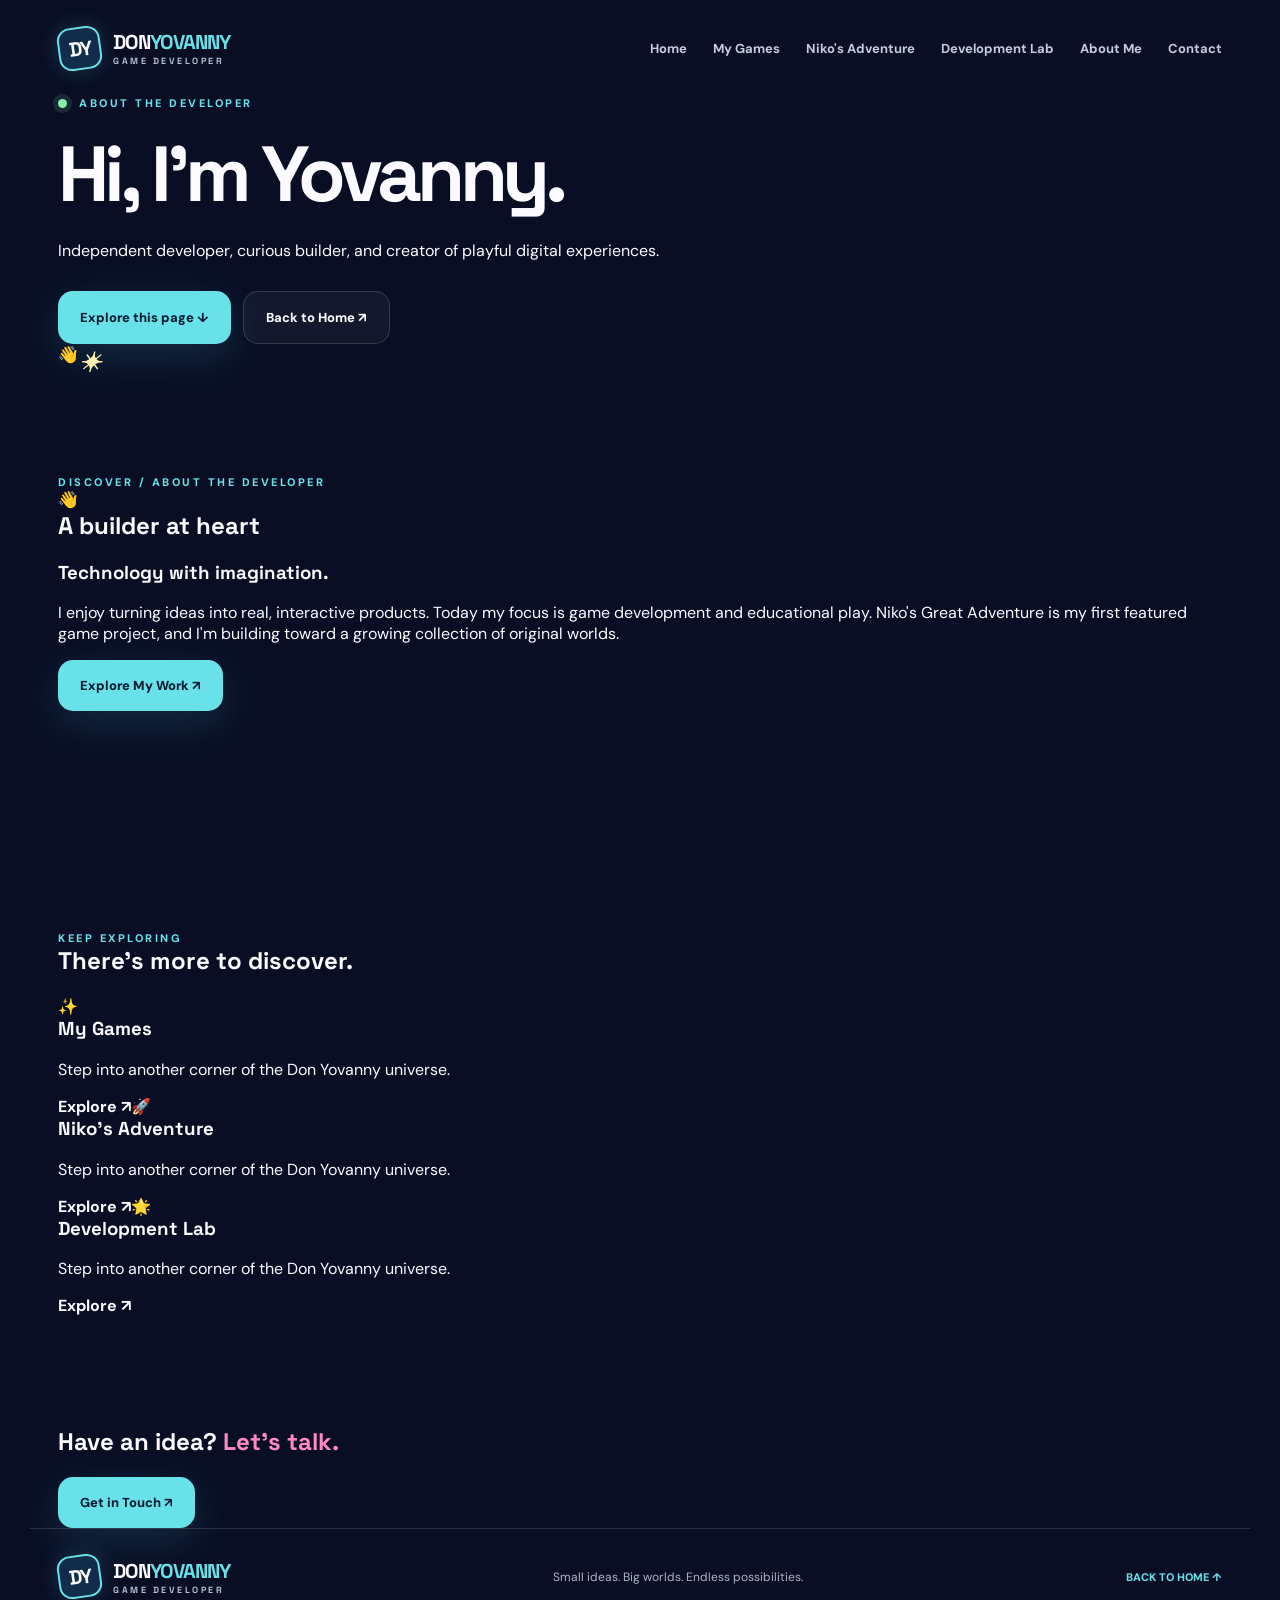
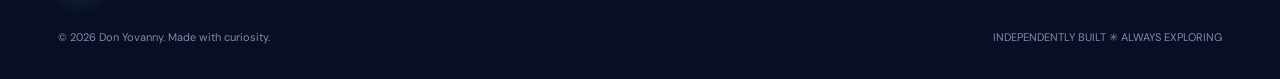
==== about.html @ a9c4f9d9 "Build about.html game developer portfolio page" ====
<!doctype html><html lang="en"><head><meta charset="utf-8"><meta name="viewport" content="width=device-width,initial-scale=1"><meta name="theme-color" content="#090e24"><meta name="description" content="Independent developer, curious builder, and creator of playful digital experiences."><title>Hi, I'm Yovanny. | Don Yovanny</title><link rel="preconnect" href="https://fonts.googleapis.com"><link rel="preconnect" href="https://fonts.gstatic.com" crossorigin><link href="https://fonts.googleapis.com/css2?family=DM+Sans:wght@400;500;600;700;800&family=Space+Grotesk:wght@400;500;600;700&display=swap" rel="stylesheet"><link rel="stylesheet" href="./style.css"><link rel="stylesheet" href="./pages.css"></head><body><a class="skip" href="#main">Skip to content</a><header class="nav wrap"><a class="brand" href="./index.html"><span class="logo">DY</span><span>DON<span class="cyan">YOVANNY</span><small>GAME DEVELOPER</small></span></a><button class="menu" aria-label="Toggle menu" aria-expanded="false" aria-controls="page-nav">☰</button><nav id="page-nav" aria-label="Main navigation"><a href="./index.html" >Home</a><a href="./games.html" >My Games</a><a href="./niko.html" >Niko's Adventure</a><a href="./lab.html" >Development Lab</a><a href="./about.html" aria-current="page">About Me</a><a href="./contact.html" >Contact</a></nav></header><main id="main"><section class="page-hero wrap"><div><div class="eyebrow"><span class="dot"></span>ABOUT THE DEVELOPER</div><h1>Hi, I'm Yovanny.</h1><p>Independent developer, curious builder, and creator of playful digital experiences.</p><div class="buttons"><a class="button primary" href="#discover">Explore this page ↓</a><a class="button secondary" href="./index.html">Back to Home ↗</a></div></div><div class="page-art" aria-hidden="true"><div class="page-glow"></div><span>👋</span><i class="spark a">✦</i><i class="spark b">✳</i></div></section><section id="discover" class="section wrap"><div class="kicker">DISCOVER / ABOUT THE DEVELOPER</div><div class="page-feature"><div class="page-feature-visual" aria-hidden="true"><span>👋</span><span class="orbit orbit-one"></span><span class="orbit orbit-two"></span></div><div class="page-feature-copy"><h2>A builder at heart</h2><h3>Technology with imagination.</h3><p>I enjoy turning ideas into real, interactive products. Today my focus is game development and educational play. Niko's Great Adventure is my first featured game project, and I'm building toward a growing collection of original worlds.</p><a class="button primary" href="https://github.com/yovannyhub" target="_blank" rel="noopener noreferrer">Explore My Work ↗</a></div></div></section><section class="section wrap"><div class="kicker">KEEP EXPLORING</div><h2 class="page-subtitle">There's more to discover.</h2><div class="page-grid"><a class="page-tile tile-0" href="./games.html"><span>✨</span><h3>My Games</h3><p>Step into another corner of the Don Yovanny universe.</p><strong>Explore ↗</strong></a><a class="page-tile tile-1" href="./niko.html"><span>🚀</span><h3>Niko's Adventure</h3><p>Step into another corner of the Don Yovanny universe.</p><strong>Explore ↗</strong></a><a class="page-tile tile-2" href="./lab.html"><span>🌟</span><h3>Development Lab</h3><p>Step into another corner of the Don Yovanny universe.</p><strong>Explore ↗</strong></a></div></section><section class="wrap page-bottom"><h2>Have an idea? <em>Let's talk.</em></h2><a class="button primary" href="./contact.html">Get in Touch ↗</a></section></main><footer class="wrap footer"><div><a class="brand" href="./index.html"><span class="logo">DY</span><span>DON<span class="cyan">YOVANNY</span><small>GAME DEVELOPER</small></span></a><p>Small ideas. Big worlds. Endless possibilities.</p><a href="./index.html">BACK TO HOME ↑</a></div><div class="footer-bottom"><span>© <span id="year">2026</span> Don Yovanny. Made with curiosity.</span><span>INDEPENDENTLY BUILT ✳ ALWAYS EXPLORING</span></div></footer><script src="./script.js"></script></body></html>
---- style.css ----
:root{--bg:#090e24;--panel:#131b39;--cyan:#69e1e9;--pink:#ff89c3;--yellow:#ffd779;--muted:#b1bfd6}*{box-sizing:border-box}html{scroll-behavior:smooth}body{margin:0;background:var(--bg);color:#fafaff;font-family:'DM Sans',sans-serif;overflow-x:hidden}a{color:inherit;text-decoration:none}button{font:inherit}::selection{background:var(--cyan);color:#09152d}.wrap{max-width:1220px;margin:auto;padding-left:28px;padding-right:28px}.section{padding-top:110px;padding-bottom:110px}.nav{height:96px;display:flex;align-items:center;gap:35px;justify-content:space-between;position:relative;z-index:5}.brand{display:flex;align-items:center;gap:12px;font-family:'Space Grotesk',sans-serif;font-size:20px;font-weight:700;letter-spacing:-1px;white-space:nowrap}.brand small{display:block;font-size:9px;letter-spacing:2.5px;color:var(--muted)}.logo{width:43px;height:43px;border:2px solid var(--cyan);border-radius:13px;display:grid;place-items:center;transform:rotate(-8deg);background:#122d4b;box-shadow:0 0 23px #59d8e830}.cyan{color:var(--cyan)}.nav nav{display:flex;gap:26px}.nav nav a{font-size:13px;font-weight:700;color:#c2cce0}.nav nav a:hover,.footer a:hover{color:var(--cyan)}.nav-button{padding:13px 18px;border:1px solid #456274;border-radius:14px;font-size:12px;font-weight:800}.menu{display:none}.hero{min-height:715px;display:grid;grid-template-columns:1fr 1fr;align-items:center;gap:25px;padding-top:50px;padding-bottom:90px}.eyebrow,.kicker{font-size:11px;letter-spacing:2.5px;font-weight:800;color:var(--cyan)}.eyebrow{display:flex;align-items:center;gap:12px}.dot{width:9px;height:9px;background:#82efab;border-radius:50%;box-shadow:0 0 0 5px #82efab20}h1,h2,h3,p{margin-top:0}h1,h2,h3{font-family:'Space Grotesk',sans-serif}h1{font-size:clamp(55px,6.1vw,94px);line-height:1.02;letter-spacing:-5px;margin:25px 0}h1 em,h2 em{font-style:normal;color:var(--pink)}.hero-text>p{font-size:17px;line-height:1.8;color:var(--muted);max-width:540px}.hero-text strong{color:#fff}.buttons{display:flex;gap:12px;flex-wrap:wrap;margin-top:30px}.button{display:inline-flex;gap:26px;align-items:center;justify-content:space-between;padding:17px 22px;border-radius:15px;font-weight:800;font-size:13px;transition:transform .2s}.button:hover{transform:translateY(-4px)}.primary{background:var(--cyan);color:#071b31;box-shadow:0 12px 45px #53daed28}.secondary{background:#ffffff0b;border:1px solid #ffffff25}.stats{display:flex;gap:27px;margin-top:55px;flex-wrap:wrap}.stats span{display:block;color:#889bbd;font-size:10px;letter-spacing:1px}.stats b{display:block;font-size:25px;color:#fff;margin-bottom:5px}.scene{height:570px;position:relative;border-radius:50%;background:radial-gradient(ellipse at 52% 48%,#402d82,#211b60 40%,#121636 71%,transparent 73%);isolation:isolate}.scene:before,.scene:after{content:'';position:absolute;inset:14% 6%;border:1px solid #85a2f82d;border-radius:50%;transform:rotate(-23deg)}.scene:after{inset:7% 21%;transform:rotate(30deg)}.planet{position:absolute;z-index:1;width:270px;height:270px;top:14%;left:30%;border-radius:50%;background:radial-gradient(circle at 35% 28%,#fff5c8,#ffce86 33%,#e77eab 75%,#5f4dba);box-shadow:0 0 90px #fc9d9f44;animation:float 7s ease-in-out infinite}.ring{position:absolute;z-index:2;top:34%;left:21%;width:370px;height:85px;border:17px solid #ffd9b78c;border-left-color:#ffd9b71a;border-right-color:#ffd9b71a;border-radius:50%;transform:rotate(-25deg)}.island{position:absolute;z-index:3;left:10%;right:8%;bottom:72px;height:220px;filter:drop-shadow(0 30px 22px #03061a88);animation:float 5s ease-in-out infinite}.grass{position:absolute;left:5%;right:5%;top:0;height:110px;border-radius:50% 50% 20% 20%;background:linear-gradient(#a2f3a9,#4cba8d 44%,#3b8a9e);transform:rotate(-3deg)}.rock{position:absolute;top:65px;left:12%;right:11%;height:155px;background:linear-gradient(135deg,#9a74ae,#533a91 55%,#243970);clip-path:polygon(0 0,100% 0,81% 57%,52% 100%,27% 69%)}.trees{position:absolute;z-index:5;top:-25px;left:12%;font-size:80px;letter-spacing:18px;color:#1f876c;text-shadow:0 9px #2a7b76}.portal{position:absolute;z-index:7;top:5px;left:48%;width:88px;height:105px;border:14px solid #ffe1a2;border-bottom-width:18px;border-radius:48px 48px 7px 7px;background:radial-gradient(circle,#9ef0ff,#7489ff 60%,#522e9e);box-shadow:0 0 32px #9aeaff;color:#fff;text-align:center;font-size:25px;padding-top:18px}.spark{position:absolute;color:#fff1b0;font-size:28px;animation:twinkle 3s ease-in-out infinite}.s1{top:13%;left:14%}.s2{top:25%;right:9%;font-size:42px;animation-delay:1s}.s3{bottom:26%;left:3%;animation-delay:2s}.sticker{position:absolute;z-index:4;background:#101b3edb;border:1px solid #89cce257;padding:13px 17px;border-radius:12px;font-size:10px;letter-spacing:1px;font-weight:800;box-shadow:0 10px 30px #0005}.one{top:13%;right:-2%;transform:rotate(7deg)}.two{left:-6%;bottom:21%;transform:rotate(-7deg)}.ribbon{background:var(--cyan);color:#0b2136;white-space:nowrap;overflow:hidden;transform:rotate(-1deg);font-weight:900;font-size:13px;letter-spacing:3px;padding:19px}.ribbon div{width:max-content;animation:marquee 30s linear infinite}.section-heading{display:flex;align-items:flex-end;justify-content:space-between;gap:40px;margin:22px 0 38px}.section-heading h2,.about h2{font-size:clamp(43px,5vw,68px);line-height:1.08;letter-spacing:-3px;margin:0}.section-heading p{max-width:310px;line-height:1.8;color:var(--muted)}.featured{border:1px solid #40518b76;border-radius:30px;display:grid;grid-template-columns:1.15fr 1fr;overflow:hidden;background:var(--panel);box-shadow:0 25px 80px #0004}.game-art{min-height:470px;position:relative;overflow:hidden;background:linear-gradient(#a4dcfc,#e7b9ee 50%,#ffa99f)}.sun{position:absolute;top:11%;right:17%;height:160px;width:160px;border-radius:50%;background:#fff5b1;box-shadow:0 0 60px #fff6cacc}.hill{position:absolute;border-radius:50% 50% 0 0;width:130%;height:330px;bottom:-170px;left:-20%;background:#70cbb1}.hill.front{height:300px;bottom:-195px;left:15%;background:#329da9}.cloud{position:absolute;top:19%;left:14%;font-size:75px;opacity:.8}.compass{font-size:110px;position:absolute;left:39%;bottom:22%;z-index:4;filter:drop-shadow(0 10px 10px #1d406055)}.art-caption{position:absolute;left:30px;bottom:26px;font-size:10px;font-weight:900;letter-spacing:2px;color:#0c4a58;z-index:5}.featured-content{padding:50px 43px;display:flex;flex-direction:column;justify-content:center;align-items:flex-start}.pill{border-radius:30px;padding:9px 13px;background:#6ee2e921;color:#84eef5;font-size:11px;font-weight:900;letter-spacing:1px}.featured-content h3{font-size:clamp(39px,4vw,58px);line-height:1.06;letter-spacing:-2px;margin:20px 0}.featured-content h3 span{color:var(--yellow)}.featured-content p,.about p{color:var(--muted);line-height:1.85}.chips{display:flex;gap:7px;flex-wrap:wrap;margin:12px 0 27px}.chips span{border:1px solid #7281a268;border-radius:20px;padding:8px 11px;font-size:10px;color:#c2cde5}.featured-content small{font-size:11px;color:#8395bb;margin-top:18px}.next{margin-top:18px;padding:27px 33px;background:#ffffff08;border:1px solid #ffffff18;border-radius:23px;display:flex;align-items:center;gap:19px}.next>span{font-size:40px;color:var(--yellow)}.next h3{margin:0 0 5px;font-size:19px}.next p{margin:0;color:#a6b5cc;font-size:13px}.next strong{margin-left:auto;color:var(--yellow);white-space:nowrap;font-size:11px;letter-spacing:1px}.skill-section{background:#0e1530}.skill-grid{display:grid;grid-template-columns:repeat(3,1fr);gap:20px;margin-top:42px}.skill-grid article{padding:33px;min-height:285px;border-radius:22px;border:1px solid #ffffff15;transition:transform .25s}.skill-grid article:hover{transform:translateY(-8px)}.skill-grid article:nth-child(1){background:linear-gradient(135deg,#39276c,#1d285a)}.skill-grid article:nth-child(2){background:linear-gradient(135deg,#653b4d,#34285d)}.skill-grid article:nth-child(3){background:linear-gradient(135deg,#175968,#20365d)}.skill-grid article>span{font-size:43px}.skill-grid h3{margin:33px 0 12px;font-size:23px}.skill-grid p{font-size:13px;color:#c4c9e5;line-height:1.8}.about{display:grid;grid-template-columns:.85fr 1fr;gap:90px;align-items:center}.code-art{min-height:400px;border:1px solid #ffffff16;border-radius:33px;background:radial-gradient(circle,#49368a,#181e47 53%,#111836 83%);position:relative;display:grid;place-items:center;overflow:hidden}.code-art:before{content:'';position:absolute;inset:16%;border:1px solid #ffffff2c;border-radius:50%;box-shadow:0 0 0 48px #ffffff08,0 0 0 96px #ffffff05}.code-orb{position:relative;font-family:monospace;font-size:82px;letter-spacing:-15px;color:var(--cyan);text-shadow:0 0 40px #8cf1ff99}.float-label{position:absolute;padding:12px 17px;background:#111c3d;border:1px solid #81e7fd58;border-radius:12px;font-size:10px;letter-spacing:1px;font-weight:800}.float-label.top{top:15%;left:8%;transform:rotate(-10deg)}.float-label.bottom{bottom:15%;right:6%;transform:rotate(9deg)}.about h2{margin:20px 0 27px}.text-link{font-size:13px;font-weight:800;color:var(--cyan);border-bottom:1px solid var(--cyan);display:inline-block;padding-bottom:8px;margin-top:16px}.contact{text-align:center;border:1px solid #c58dff66;border-radius:33px;padding:78px 25px;background:radial-gradient(ellipse at 50% 115%,#543373,#271d52 55%,#171a3e)}.contact h2{font-size:clamp(40px,6vw,80px);letter-spacing:-4px;margin:23px 0}.contact h2 em{font-style:normal;color:var(--yellow)}.contact p{max-width:560px;margin:0 auto 29px;color:#c5c8e9;line-height:1.8}.white{background:#fff;color:#1c173b}.footer{padding-top:26px;padding-bottom:35px;border-top:1px solid #ffffff24}.footer>div:first-child,.footer-bottom{display:flex;align-items:center;justify-content:space-between;gap:22px}.footer p{color:#a9b4ce;font-size:12px;margin:0}.footer a:last-child{font-size:11px;font-weight:800;color:var(--cyan)}.footer-bottom{font-size:11px;color:#7c8eaf;margin-top:32px}.skip{position:absolute;left:-9999px}.skip:focus{left:16px;top:16px;z-index:99;background:#fff;color:#000;padding:12px}@keyframes float{50%{transform:translateY(-15px)}}@keyframes twinkle{50%{opacity:.3;transform:scale(.8)}}@keyframes marquee{to{transform:translateX(-50%)}}@media(max-width:1050px){.nav-button{display:none}.hero{grid-template-columns:1fr;gap:0}.hero-text{padding-top:40px}.scene{max-width:650px;width:100%;margin:auto}.about{gap:35px}.featured-content{padding:35px}}@media(max-width:700px){.wrap{padding-left:20px;padding-right:20px}.nav{height:80px}.menu{display:block;margin-left:auto;background:transparent;border:1px solid #45516e;color:#fff;border-radius:10px;padding:8px 11px}.nav nav{display:none;position:absolute;top:72px;left:20px;right:20px;flex-direction:column;gap:0;padding:12px;border:1px solid #53658d;background:#111a36;border-radius:16px}.nav nav.open{display:flex}.nav nav a{padding:14px}.hero{padding-top:12px;padding-bottom:70px;min-height:0}h1{font-size:clamp(48px,12vw,76px);letter-spacing:-3px}.hero-text>p{font-size:15px}.stats{gap:18px;margin-top:35px}.scene{height:390px;margin-top:28px}.planet{height:190px;width:190px}.ring{width:265px;height:65px;left:18%;top:33%;border-width:12px}.island{bottom:40px;height:145px}.grass{height:85px}.rock{height:110px;top:45px}.trees{font-size:48px;letter-spacing:9px}.portal{transform:scale(.65);transform-origin:top left}.sticker{font-size:8px;padding:8px}.one{right:0}.two{left:0}.section{padding-top:75px;padding-bottom:75px}.section-heading{display:block}.section-heading h2,.about h2{font-size:44px}.section-heading p{margin-top:21px}.featured{display:block}.game-art{min-height:330px}.featured-content{padding:33px 27px 40px}.skill-grid{grid-template-columns:1fr}.skill-grid article{min-height:210px}.skill-grid h3{margin-top:20px}.about{grid-template-columns:1fr}.code-art{min-height:320px}.code-orb{font-size:65px}.next{flex-wrap:wrap}.next strong{margin-left:0}.footer>div:first-child,.footer-bottom{flex-direction:column;text-align:center}.contact{padding:60px 20px}.contact h2{letter-spacing:-2px}}@media(prefers-reduced-motion:reduce){html{scroll-behavior:auto}*,*:before,*:after{animation:none!important;transition:none!important}}
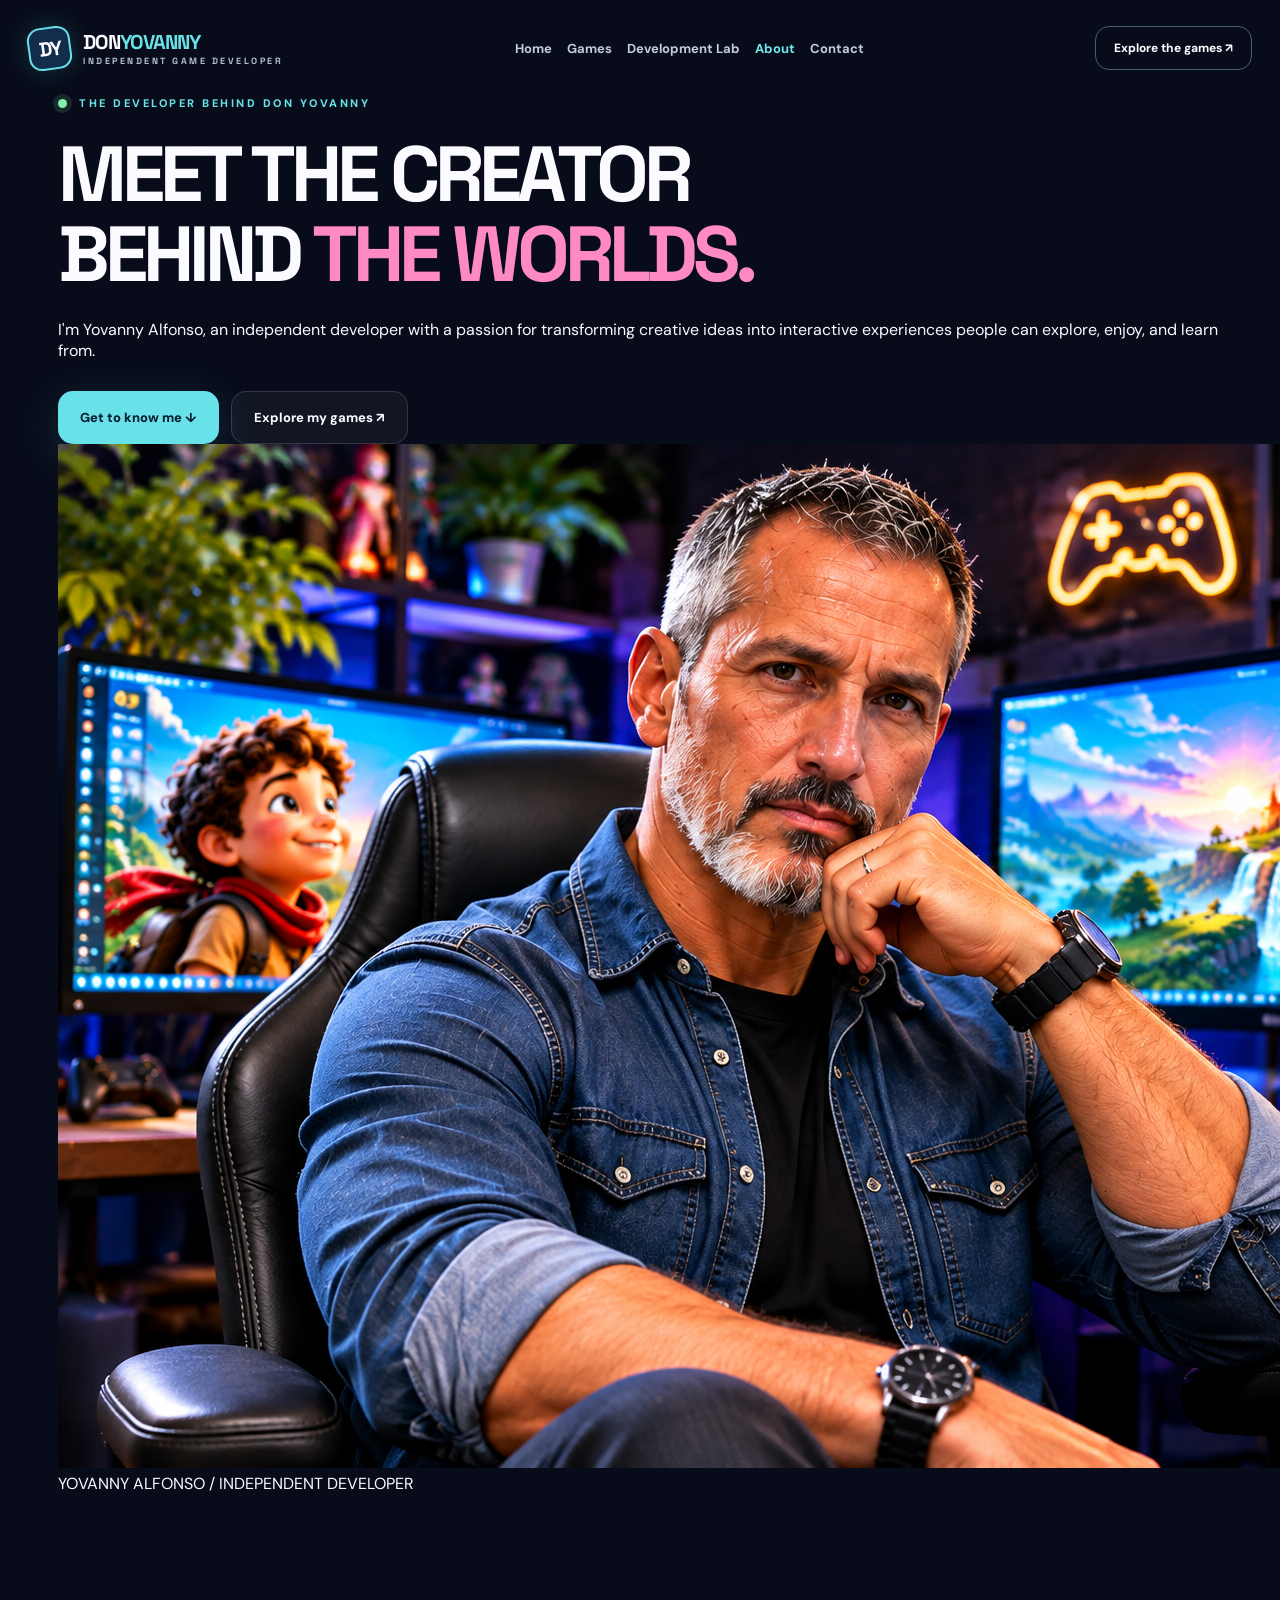
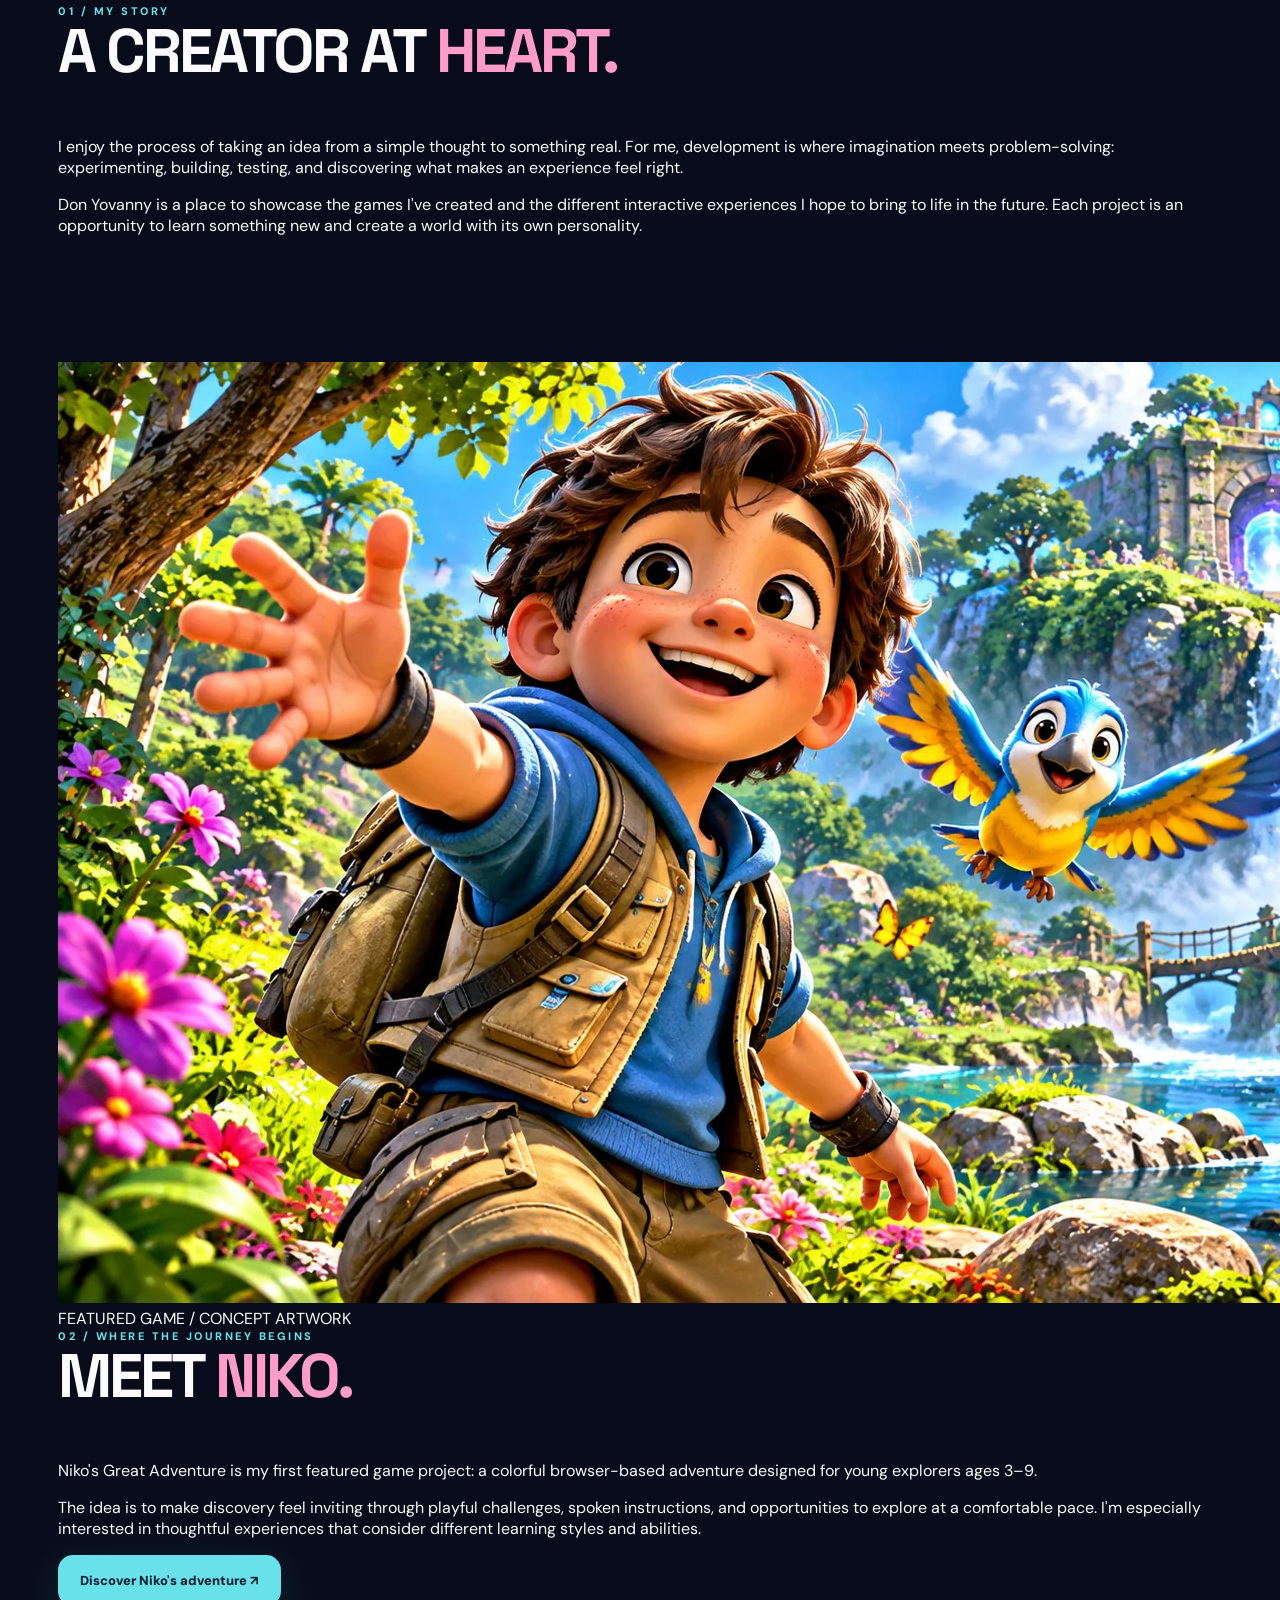
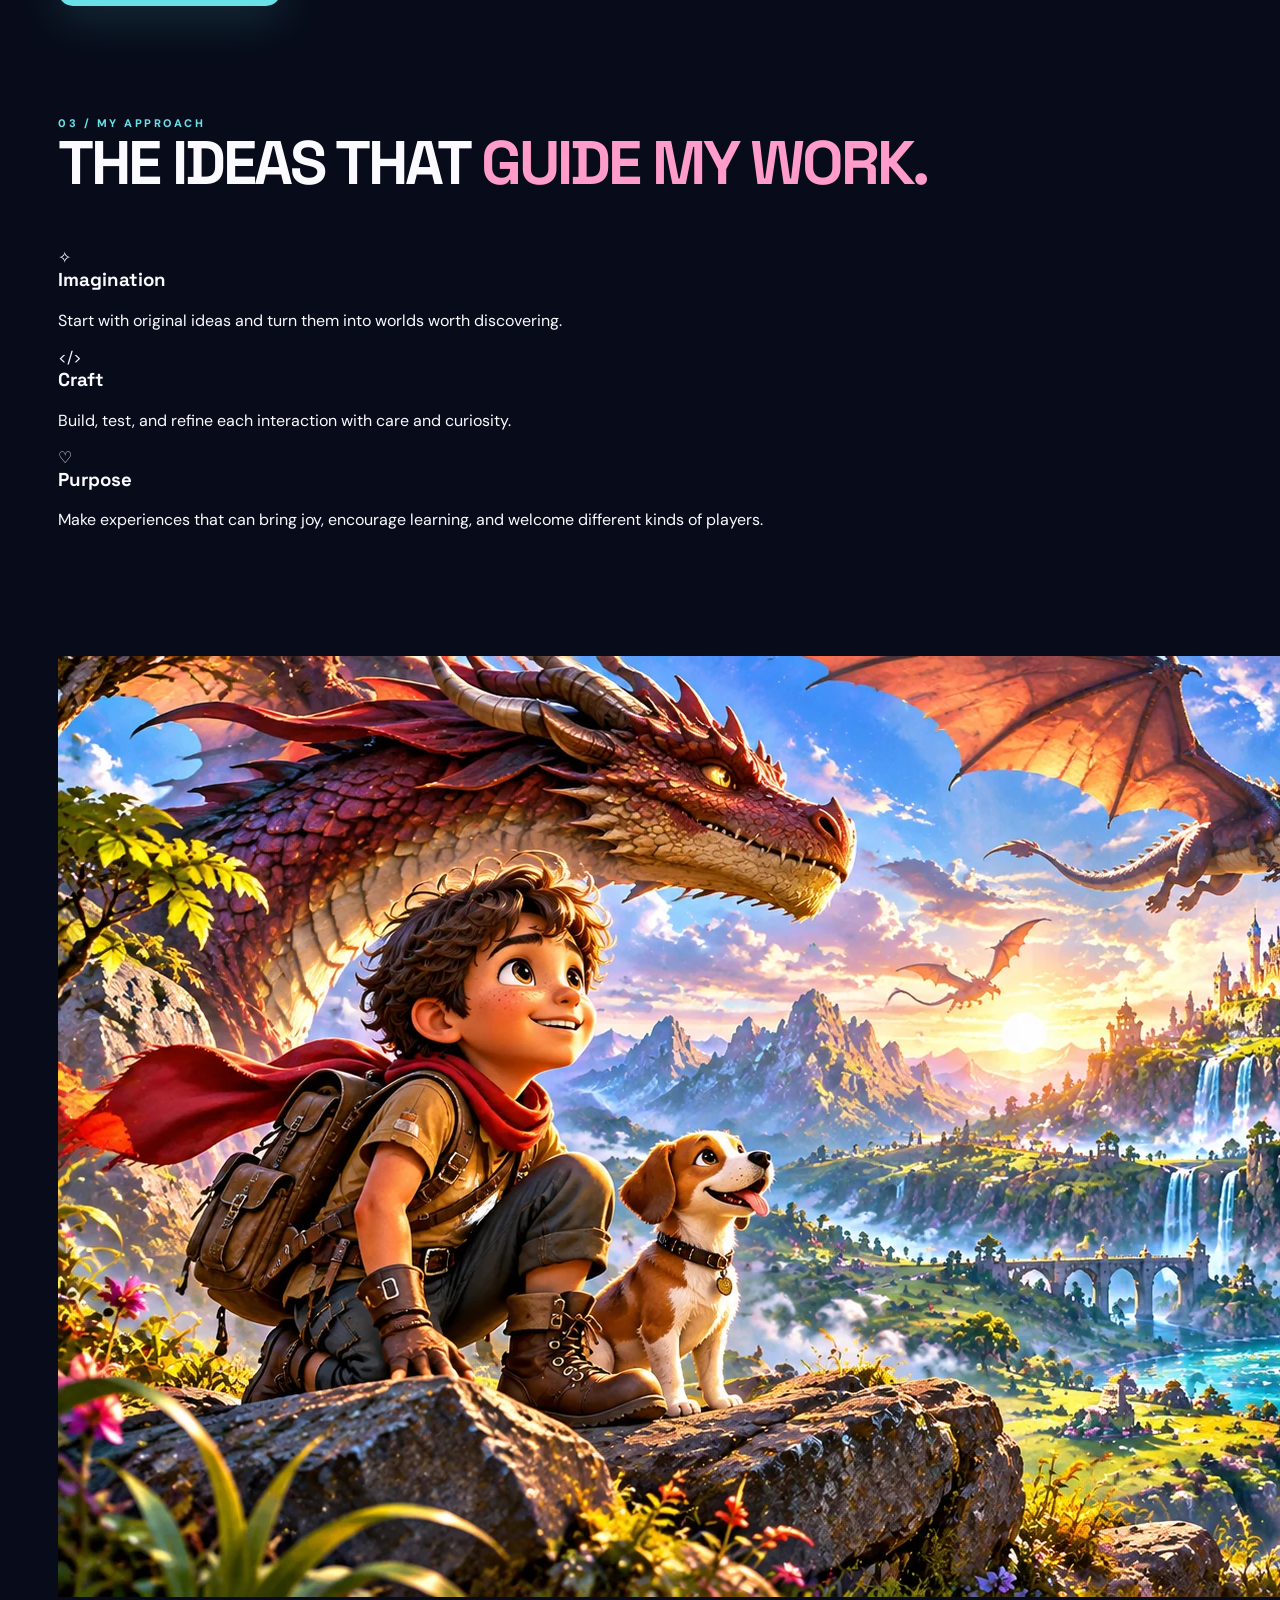
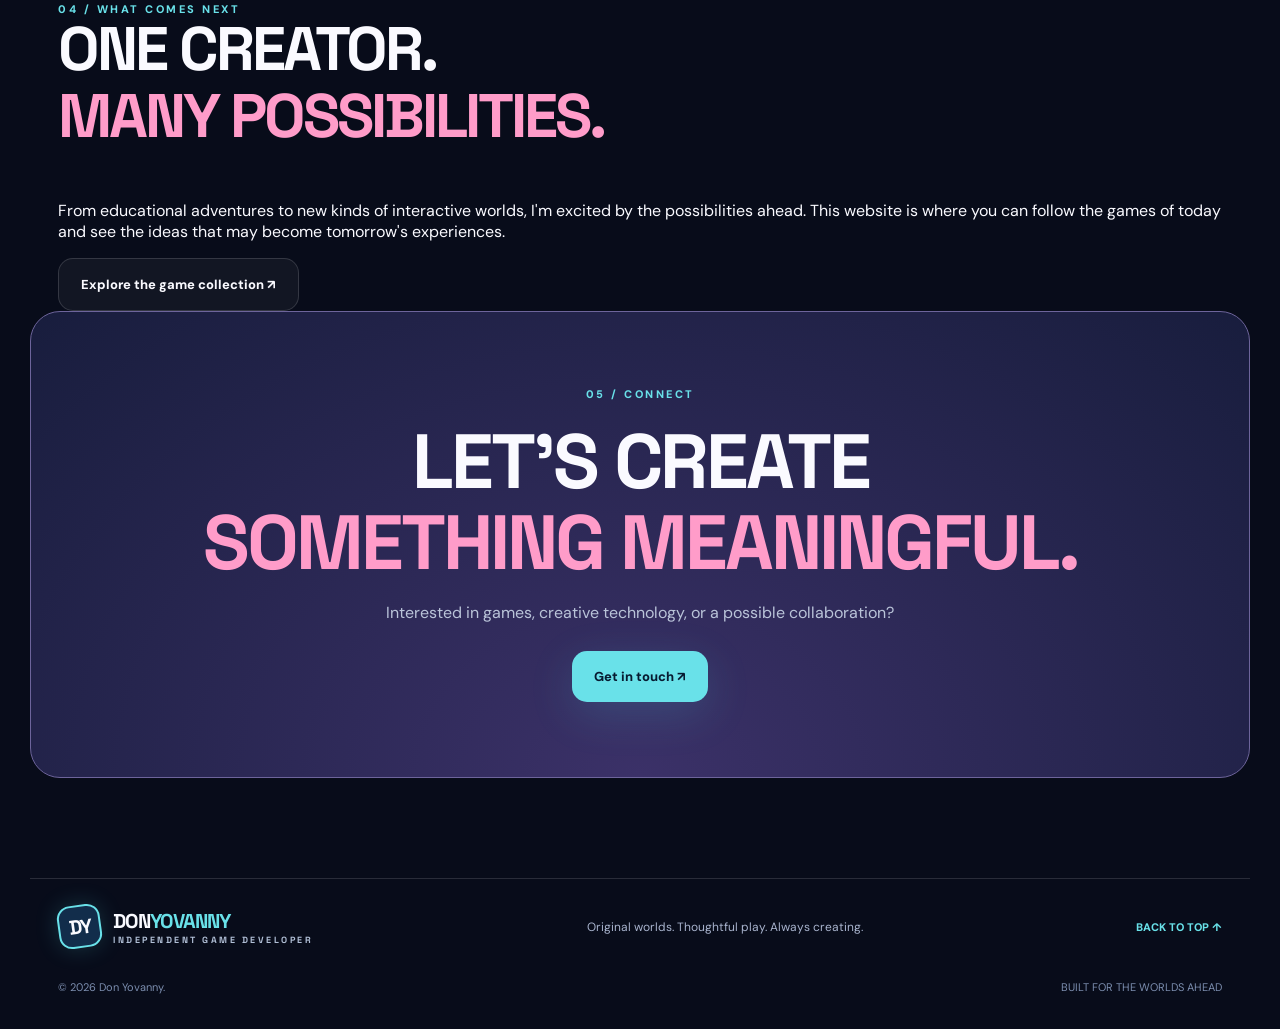
==== commit fecf903b: "Redesign About page with approved portrait and developer story" ====
--- a/about.html
+++ b/about.html
@@ -1 +1 @@
-<!doctype html><html lang="en"><head><meta charset="utf-8"><meta name="viewport" content="width=device-width,initial-scale=1"><meta name="theme-color" content="#090e24"><meta name="description" content="Independent developer, curious builder, and creator of playful digital experiences."><title>Hi, I'm Yovanny. | Don Yovanny</title><link rel="preconnect" href="https://fonts.googleapis.com"><link rel="preconnect" href="https://fonts.gstatic.com" crossorigin><link href="https://fonts.googleapis.com/css2?family=DM+Sans:wght@400;500;600;700;800&family=Space+Grotesk:wght@400;500;600;700&display=swap" rel="stylesheet"><link rel="stylesheet" href="./style.css"><link rel="stylesheet" href="./pages.css"></head><body><a class="skip" href="#main">Skip to content</a><header class="nav wrap"><a class="brand" href="./index.html"><span class="logo">DY</span><span>DON<span class="cyan">YOVANNY</span><small>GAME DEVELOPER</small></span></a><button class="menu" aria-label="Toggle menu" aria-expanded="false" aria-controls="page-nav">☰</button><nav id="page-nav" aria-label="Main navigation"><a href="./index.html" >Home</a><a href="./games.html" >My Games</a><a href="./niko.html" >Niko's Adventure</a><a href="./lab.html" >Development Lab</a><a href="./about.html" aria-current="page">About Me</a><a href="./contact.html" >Contact</a></nav></header><main id="main"><section class="page-hero wrap"><div><div class="eyebrow"><span class="dot"></span>ABOUT THE DEVELOPER</div><h1>Hi, I'm Yovanny.</h1><p>Independent developer, curious builder, and creator of playful digital experiences.</p><div class="buttons"><a class="button primary" href="#discover">Explore this page ↓</a><a class="button secondary" href="./index.html">Back to Home ↗</a></div></div><div class="page-art" aria-hidden="true"><div class="page-glow"></div><span>👋</span><i class="spark a">✦</i><i class="spark b">✳</i></div></section><section id="discover" class="section wrap"><div class="kicker">DISCOVER / ABOUT THE DEVELOPER</div><div class="page-feature"><div class="page-feature-visual" aria-hidden="true"><span>👋</span><span class="orbit orbit-one"></span><span class="orbit orbit-two"></span></div><div class="page-feature-copy"><h2>A builder at heart</h2><h3>Technology with imagination.</h3><p>I enjoy turning ideas into real, interactive products. Today my focus is game development and educational play. Niko's Great Adventure is my first featured game project, and I'm building toward a growing collection of original worlds.</p><a class="button primary" href="https://github.com/yovannyhub" target="_blank" rel="noopener noreferrer">Explore My Work ↗</a></div></div></section><section class="section wrap"><div class="kicker">KEEP EXPLORING</div><h2 class="page-subtitle">There's more to discover.</h2><div class="page-grid"><a class="page-tile tile-0" href="./games.html"><span>✨</span><h3>My Games</h3><p>Step into another corner of the Don Yovanny universe.</p><strong>Explore ↗</strong></a><a class="page-tile tile-1" href="./niko.html"><span>🚀</span><h3>Niko's Adventure</h3><p>Step into another corner of the Don Yovanny universe.</p><strong>Explore ↗</strong></a><a class="page-tile tile-2" href="./lab.html"><span>🌟</span><h3>Development Lab</h3><p>Step into another corner of the Don Yovanny universe.</p><strong>Explore ↗</strong></a></div></section><section class="wrap page-bottom"><h2>Have an idea? <em>Let's talk.</em></h2><a class="button primary" href="./contact.html">Get in Touch ↗</a></section></main><footer class="wrap footer"><div><a class="brand" href="./index.html"><span class="logo">DY</span><span>DON<span class="cyan">YOVANNY</span><small>GAME DEVELOPER</small></span></a><p>Small ideas. Big worlds. Endless possibilities.</p><a href="./index.html">BACK TO HOME ↑</a></div><div class="footer-bottom"><span>© <span id="year">2026</span> Don Yovanny. Made with curiosity.</span><span>INDEPENDENTLY BUILT ✳ ALWAYS EXPLORING</span></div></footer><script src="./script.js"></script></body></html>+<!doctype html><html lang="en"><head><meta charset="utf-8"><meta name="viewport" content="width=device-width,initial-scale=1"><meta name="theme-color" content="#080c1a"><meta name="description" content="Meet Yovanny Alfonso, the independent developer behind Don Yovanny and Niko's Great Adventure."><title>About Yovanny | Don Yovanny Game Developer</title><link rel="preconnect" href="https://fonts.googleapis.com"><link rel="preconnect" href="https://fonts.gstatic.com" crossorigin><link href="https://fonts.googleapis.com/css2?family=DM+Sans:wght@400;500;600;700;800&family=Space+Grotesk:wght@400;500;600;700&display=swap" rel="stylesheet"><link rel="stylesheet" href="./style.css"><link rel="stylesheet" href="./pages.css"><link rel="stylesheet" href="./studio.css"><link rel="stylesheet" href="./about-studio.css"></head><body class="studio about-studio"><a class="skip" href="#main">Skip to content</a><header class="nav wrap"><a class="brand" href="./index.html"><span class="logo">DY</span><span>DON<span class="cyan">YOVANNY</span><small>INDEPENDENT GAME DEVELOPER</small></span></a><button class="menu" aria-label="Toggle navigation" aria-expanded="false" aria-controls="page-nav">☰</button><nav id="page-nav" aria-label="Main navigation"><a href="./index.html">Home</a><a href="./games.html">Games</a><a href="./lab.html">Development Lab</a><a href="./about.html" aria-current="page">About</a><a href="./contact.html">Contact</a></nav><a class="nav-button" href="./games.html">Explore the games ↗</a></header><main id="main"><section class="about-hero"><div class="wrap about-hero-grid"><div class="about-hero-copy"><div class="eyebrow"><span class="dot"></span> THE DEVELOPER BEHIND DON YOVANNY</div><h1>MEET THE CREATOR<br>BEHIND <em>THE WORLDS.</em></h1><p>I'm Yovanny Alfonso, an independent developer with a passion for transforming creative ideas into interactive experiences people can explore, enjoy, and learn from.</p><div class="buttons"><a class="button primary" href="#my-story">Get to know me ↓</a><a class="button secondary" href="./games.html">Explore my games ↗</a></div></div><div class="about-hero-photo"><img src="./assets/development-lab-portrait.png" alt="Portrait of Yovanny in his game development studio"><span>YOVANNY ALFONSO / INDEPENDENT DEVELOPER</span></div></div></section><section class="section wrap about-story" id="my-story"><div class="about-story-heading"><div class="kicker">01 / MY STORY</div><h2>A CREATOR AT <em>HEART.</em></h2></div><div class="about-story-text"><p>I enjoy the process of taking an idea from a simple thought to something real. For me, development is where imagination meets problem-solving: experimenting, building, testing, and discovering what makes an experience feel right.</p><p>Don Yovanny is a place to showcase the games I've created and the different interactive experiences I hope to bring to life in the future. Each project is an opportunity to learn something new and create a world with its own personality.</p></div></section><section class="about-feature"><div class="wrap about-feature-grid"><div class="about-feature-art"><img src="./assets/niko.webp" alt="Concept artwork for Niko's Great Adventure" loading="lazy"><span>FEATURED GAME / CONCEPT ARTWORK</span></div><div class="about-feature-copy"><div class="kicker">02 / WHERE THE JOURNEY BEGINS</div><h2>MEET <em>NIKO.</em></h2><p>Niko's Great Adventure is my first featured game project: a colorful browser-based adventure designed for young explorers ages 3–9.</p><p>The idea is to make discovery feel inviting through playful challenges, spoken instructions, and opportunities to explore at a comfortable pace. I'm especially interested in thoughtful experiences that consider different learning styles and abilities.</p><a class="button primary" href="./niko.html">Discover Niko's adventure ↗</a></div></div></section><section class="section wrap about-beliefs"><div class="kicker">03 / MY APPROACH</div><h2>THE IDEAS THAT <em>GUIDE MY WORK.</em></h2><div class="about-values"><article><span aria-hidden="true">✧</span><h3>Imagination</h3><p>Start with original ideas and turn them into worlds worth discovering.</p></article><article><span aria-hidden="true">&lt;/&gt;</span><h3>Craft</h3><p>Build, test, and refine each interaction with care and curiosity.</p></article><article><span aria-hidden="true">♡</span><h3>Purpose</h3><p>Make experiences that can bring joy, encourage learning, and welcome different kinds of players.</p></article></div></section><section class="wrap about-next"><div class="about-next-art"><img src="./assets/dragon-world.webp" alt="Fantasy dragon-world concept art representing future possibilities" loading="lazy"></div><div><div class="kicker">04 / WHAT COMES NEXT</div><h2>ONE CREATOR.<br><em>MANY POSSIBILITIES.</em></h2><p>From educational adventures to new kinds of interactive worlds, I'm excited by the possibilities ahead. This website is where you can follow the games of today and see the ideas that may become tomorrow's experiences.</p><a class="button secondary" href="./games.html">Explore the game collection ↗</a></div></section><section class="wrap studio-contact about-contact"><div class="kicker">05 / CONNECT</div><h2>LET'S CREATE<br><em>SOMETHING MEANINGFUL.</em></h2><p>Interested in games, creative technology, or a possible collaboration?</p><a class="button primary" href="./contact.html">Get in touch ↗</a></section></main><footer class="wrap footer"><div><a class="brand" href="./index.html"><span class="logo">DY</span><span>DON<span class="cyan">YOVANNY</span><small>INDEPENDENT GAME DEVELOPER</small></span></a><p>Original worlds. Thoughtful play. Always creating.</p><a href="#main">BACK TO TOP ↑</a></div><div class="footer-bottom"><span>© <span id="year">2026</span> Don Yovanny.</span><span>BUILT FOR THE WORLDS AHEAD</span></div></footer><script src="./script.js"></script></body></html>
--- a/pages.css
+++ b/pages.css
@@ -0,0 +1 @@
+.nav nav{flex-wrap:wrap;justify-content:center;gap:15px}.nav nav a[aria-current=page]{color:var(--cyan)}.page-hero{min-height:600px;display:grid;grid-template-columns:1.2fr .8fr;align-items:center;gap:35px;padding-top:55px;padding-bottom:65px}.page-hero h1{font-size:clamp(52px,6vw,88px);letter-spacing:-4px;line-height:1.05}.page-hero p{color:var(--muted);font-size:18px;line-height:1.8;max-width:600px}.page-art{height:390px;position:relative;display:grid;place-items:center;border-radius:40px;background:radial-gradient(circle at 50% 50%,#5744ac,#27215c 45%,#141934 75%,transparent 76%);isolation:isolate}.page-art>span{font-size:140px;z-index:2;filter:drop-shadow(0 22px 15px #0006);animation:float 5s ease-in-out infinite}.page-glow{position:absolute;width:200px;height:200px;border-radius:50%;background:#d1c1ff55;filter:blur(50px)}.page-art .spark{position:absolute;font-style:normal}.page-art .a{left:12%;top:20%}.page-art .b{right:9%;bottom:20%}.page-feature{display:grid;grid-template-columns:.9fr 1.1fr;background:#141c3a;border:1px solid #ffffff23;border-radius:30px;overflow:hidden;margin-top:35px}.page-feature-visual{min-height:400px;position:relative;display:grid;place-items:center;background:radial-gradient(circle at center,#5d50ae,#292b6c 50%,#1a2a55)}.page-feature-visual>span:first-child{font-size:125px;position:relative;z-index:2}.orbit{position:absolute;width:300px;height:120px;border:2px solid #e1d0ff66;border-radius:50%;transform:rotate(-24deg)}.orbit-two{transform:rotate(57deg)}.page-feature-copy{padding:55px;display:flex;flex-direction:column;align-items:flex-start;justify-content:center}.page-feature-copy h2{font-size:14px;letter-spacing:2px;color:var(--cyan);text-transform:uppercase}.page-feature-copy h3{font-size:clamp(34px,4vw,56px);letter-spacing:-2px;line-height:1.08;margin:14px 0 20px}.page-feature-copy p{color:var(--muted);line-height:1.9;margin-bottom:27px}.page-subtitle{font-size:clamp(35px,4vw,55px);letter-spacing:-2px;margin:20px 0 30px}.page-grid{display:grid;grid-template-columns:repeat(3,1fr);gap:18px}.page-tile{padding:34px;border:1px solid #ffffff24;border-radius:23px;background:linear-gradient(135deg,#362966,#17254d);transition:transform .2s}.page-tile:hover{transform:translateY(-6px)}.tile-1{background:linear-gradient(135deg,#6b345c,#2c285c)}.tile-2{background:linear-gradient(135deg,#176073,#1c2c60)}.page-tile>span{font-size:36px}.page-tile h3{font-size:24px;margin:28px 0 12px}.page-tile p{font-size:13px;line-height:1.7;color:#c3cce2}.page-tile strong{font-size:12px;color:var(--cyan)}.page-bottom{margin-bottom:95px;padding-top:60px;padding-bottom:60px;border-radius:25px;background:#24204e;display:flex;align-items:center;justify-content:space-around;gap:20px}.page-bottom h2{font-size:clamp(28px,4vw,48px);letter-spacing:-2px;margin:0}.page-bottom h2 em{font-style:normal;color:var(--pink)}@media(max-width:900px){.nav nav{gap:9px}.nav nav a{font-size:11px}.page-hero{grid-template-columns:1fr}.page-art{max-width:500px;width:100%;margin:auto}.page-feature{grid-template-columns:1fr}.page-feature-visual{min-height:300px}}@media(max-width:700px){.nav nav{gap:0}.nav nav a{font-size:13px}.page-hero{min-height:0;padding-top:60px}.page-hero h1{letter-spacing:-2px}.page-art{height:290px}.page-art>span{font-size:100px}.page-feature-copy{padding:35px 26px}.page-grid{grid-template-columns:1fr}.page-bottom{flex-direction:column;text-align:center;margin-left:20px;margin-right:20px}.page-tile{padding:28px}}
--- a/studio.css
+++ b/studio.css
@@ -0,0 +1,20 @@
+body.studio{background:#080c1a}.studio .nav{max-width:1320px}.studio .nav nav a[aria-current=page]{color:#70e6ed}.studio h2{font-size:clamp(38px,4.8vw,68px);letter-spacing:-3px;line-height:1.08}.studio h2 em,.studio h3 em{font-style:normal;color:#ff9cc9}.studio-hero{min-height:780px;position:relative;isolation:isolate;overflow:hidden;background:radial-gradient(ellipse at 75% 54%,#312767 0%,#111735 39%,#080c1a 73%)}.hero-atmosphere{position:absolute;inset:0;overflow:hidden;z-index:-1;pointer-events:none}.studio-hero-inner{padding-top:150px;position:relative;z-index:2}.studio-hero h1{font-size:clamp(51px,6.7vw,102px);line-height:1.01;letter-spacing:-5px;max-width:1100px;margin:30px 0}.studio-hero h1 em{font-style:normal;color:#8cf1ef;text-shadow:0 0 55px #46dbe34a}.studio-hero p{max-width:590px;color:#c4cce3;font-size:17px;line-height:1.85}.studio-hero .buttons{margin-top:34px}.hero-bottom{display:flex;gap:40px;margin-top:105px;font-size:10px;letter-spacing:2px;color:#aab9d4;font-weight:800}.hero-bottom b{color:#fff;font-size:23px;margin-right:8px}.scroll-hint{margin-left:auto}.moon{position:absolute;width:330px;height:330px;right:14%;top:14%;border-radius:50%;background:radial-gradient(circle at 30% 28%,#fbe1c2,#c1a4df 45%,#7869c5 80%,#3c3676);box-shadow:0 0 130px #a47ee05c;opacity:.85}.halo{position:absolute;right:-8%;top:4%;width:760px;height:760px;border:1px solid #b5b0ff1e;border-radius:50%;transform:rotate(-30deg)}.halo-b{right:1%;top:13%;width:570px;height:570px;border-color:#f5bce32e}.mountain{position:absolute;right:-12%;bottom:-60px;width:85%;height:390px;clip-path:polygon(0 100%,13% 63%,26% 78%,41% 25%,56% 70%,72% 18%,87% 61%,100% 38%,100% 100%);background:linear-gradient(155deg,#43478b,#111a3a 75%);opacity:.7}.mountain.near{bottom:-140px;right:-6%;width:100%;height:410px;clip-path:polygon(0 100%,0 80%,18% 57%,35% 88%,52% 44%,68% 82%,85% 47%,100% 74%,100% 100%);background:linear-gradient(#1d315d,#070b1b)}.ground-glow{position:absolute;right:10%;bottom:4%;height:160px;width:45%;background:#56dfef36;filter:blur(70px)}.gateway{position:absolute;right:23%;bottom:17%;width:120px;height:215px;border:20px solid #8bf2f2;border-bottom-width:24px;border-radius:80px 80px 9px 9px;box-shadow:0 0 30px #83faff,0 0 100px #8df9ff99,inset 0 0 30px #85f8ff;background:#433e96;transform:perspective(400px) rotateY(-12deg)}.gateway-inner{position:absolute;inset:0;background:radial-gradient(circle,#bdfcff,#7069d3 48%,#342c80)}.particle{position:absolute;height:5px;width:5px;border-radius:50%;background:#b8faff;box-shadow:0 0 18px #b8faff}.p1{right:10%;top:22%}.p2{right:43%;top:27%}.p3{right:30%;top:12%}.p4{right:7%;top:58%}.studio-section-top{display:flex;justify-content:space-between;align-items:end;gap:40px;margin-bottom:36px}.studio-section-top h2{margin:20px 0 0}.studio-section-top>p{color:#acbbd3;max-width:310px;line-height:1.8}.studio-feature-card{display:grid;grid-template-columns:1.15fr 1fr;background:#141b35;border:1px solid #47567d;border-radius:27px;overflow:hidden}.niko-world{min-height:490px;position:relative;overflow:hidden;background:linear-gradient(#75c6ee,#b5dff2 48%,#d8a9d7)}.niko-sun{position:absolute;right:17%;top:12%;width:140px;height:140px;border-radius:50%;background:#fff6c6;box-shadow:0 0 70px #fff9d3}.niko-cloud{position:absolute;width:115px;height:32px;background:#ffffffc9;border-radius:50%;top:23%;left:10%}.niko-cloud.c2{left:63%;top:40%;width:80px}.niko-hill{position:absolute;bottom:-125px;left:-20%;width:130%;height:300px;border-radius:50% 50% 0 0;background:#5ac49e}.niko-hill.h2{bottom:-170px;left:30%;background:#208b9c}.niko-path{position:absolute;bottom:-30px;left:40%;width:150px;height:210px;border-radius:50%;background:#f3d5a1;transform:rotate(25deg)}.niko-arch{position:absolute;bottom:20%;left:43%;width:100px;height:145px;border:18px solid #ffde98;border-radius:60px 60px 8px 8px;background:#3e6fbb;box-shadow:0 0 35px #fff4ac}.niko-arch-inner{height:100%;display:grid;place-items:center;color:#fff;font-size:35px;background:radial-gradient(#a8f8ff,#5e71cc)}.niko-label{position:absolute;left:27px;bottom:23px;font-size:10px;font-weight:900;letter-spacing:2px;color:#0c5367}.studio-feature-copy{padding:52px 42px;display:flex;flex-direction:column;align-items:flex-start;justify-content:center}.studio-tag{font-size:10px;font-weight:900;letter-spacing:2px;color:#86edf0}.studio-feature-copy h3{font-size:clamp(40px,4.5vw,68px);letter-spacing:-3px;line-height:1.04;margin:20px 0}.studio-feature-copy p{color:#c2cce0;line-height:1.8}.studio-feature-copy small{color:#8f9fba;margin-top:20px;font-size:11px}.studio-library{background:#10172b}.studio-inline-link{color:#86edf0;font-size:12px;font-weight:800;letter-spacing:1px}.studio-tiles{display:grid;grid-template-columns:repeat(3,1fr);gap:20px}.studio-tile{min-height:390px;border:1px solid #56628266;background:#1b2344;border-radius:22px;padding:26px;overflow:hidden;transition:transform .25s}.studio-tile:hover{transform:translateY(-7px)}.tile-number{font-size:10px;letter-spacing:2px;color:#b6d0e9;font-weight:800}.tile-art{height:205px;display:grid;place-items:center;position:relative}.tile-orb{width:130px;height:130px;background:radial-gradient(circle at 30% 30%,#fff6c6,#e8a4bf 60%,#7461b4);border-radius:50%;box-shadow:0 0 65px #ec9bcd77}.tile-gate{position:absolute;bottom:8px;width:50px;height:80px;border:10px solid #98fff1;border-radius:30px 30px 5px 5px;background:#6c70cd;box-shadow:0 0 35px #9dfcff}.studio-tile.future{background:linear-gradient(150deg,#1c2341,#171b33)}.future-ring{width:150px;height:150px;border:2px solid #7c8cc3;border-radius:50%;box-shadow:0 0 0 23px #ffffff06,0 0 0 47px #ffffff04}.future-star{font-size:120px;color:#bba4ef;text-shadow:0 0 70px #a990eb}.studio-tile h3{font-size:24px;margin:10px 0}.studio-tile p{font-size:13px;color:#b3bfd4;line-height:1.7}.tile-link{font-size:10px;font-weight:900;letter-spacing:1.5px;color:#86edf0}.process-grid{display:grid;grid-template-columns:repeat(3,1fr);gap:20px;margin:35px 0}.process-grid article{padding:35px;border:1px solid #455274;background:#111b35;border-radius:22px}.process-index{color:#90a2bf;font-size:12px;letter-spacing:2px}.process-symbol{font-size:55px;color:#8aeaf0;margin:28px 0}.process-grid h3{font-size:26px}.process-grid p{color:#b1bfd5;font-size:14px;line-height:1.8}.studio-about{display:grid;grid-template-columns:.85fr 1fr;align-items:center;gap:75px}.about-emblem{height:400px;background:radial-gradient(circle,#40347b,#1a2040 60%,#10162b);border:1px solid #46527c;border-radius:26px;display:grid;place-items:center;position:relative}.emblem-ring{height:210px;width:210px;border:2px solid #81eaf0;border-radius:50%;display:grid;place-items:center;box-shadow:0 0 0 35px #89eaf00c,0 0 65px #7ceaf033}.emblem-ring span{font-size:90px;font-family:'Space Grotesk',sans-serif;font-weight:700;letter-spacing:-12px}.emblem-note{position:absolute;bottom:30px;font-size:10px;letter-spacing:2px;color:#b3c1d7}.studio-about p{color:#b5c3d8;line-height:1.9}.studio-contact{margin-bottom:100px;padding-top:75px;padding-bottom:75px;text-align:center;border:1px solid #6d649b;border-radius:30px;background:radial-gradient(ellipse at bottom,#3b3168,#181d3d)}.studio-contact h2{font-size:clamp(47px,6vw,83px);margin:20px 0;line-height:1.05}.studio-contact p{color:#bac4d9;margin-bottom:28px}.studio-contact .button{margin:auto}.studio .footer{border-top:1px solid #ffffff22}@media(max-width:900px){.studio-hero{min-height:720px}.studio-hero-inner{padding-top:115px}.moon{right:-8%}.gateway{right:12%}.studio-feature-card{grid-template-columns:1fr}.studio-feature-copy{padding:40px}.studio-tiles{grid-template-columns:1fr 1fr}.studio-about{gap:35px}}@media(max-width:700px){.studio-hero{min-height:710px}.studio-hero-inner{padding-top:95px}.studio-hero h1{font-size:clamp(45px,10vw,67px);letter-spacing:-3px}.studio-hero p{font-size:15px}.moon{width:210px;height:210px;top:55%;right:-3%;opacity:.5}.gateway{width:70px;height:120px;border-width:12px;right:17%;bottom:13%;opacity:.8}.hero-bottom{margin-top:90px;gap:20px;flex-wrap:wrap}.scroll-hint{display:none}.studio-section-top{display:block}.studio-section-top>p{margin-top:20px}.niko-world{min-height:320px}.niko-arch{transform:scale(.75)}.studio-feature-copy{padding:30px 24px}.studio-tiles,.process-grid,.studio-about{grid-template-columns:1fr}.studio-tile{min-height:330px}.studio-contact{margin-left:20px;margin-right:20px}.about-emblem{height:300px}}@media(prefers-reduced-motion:reduce){.studio *{animation:none!important}}
+/* Custom approved artwork */
+.studio-hero{background-image:linear-gradient(90deg,rgba(5,10,24,.94) 0%,rgba(5,10,24,.78) 39%,rgba(5,10,24,.17) 85%),url('./assets/hero.webp');background-size:cover;background-position:center}
+.studio-hero .hero-atmosphere{display:none}
+.niko-world{background:url('./assets/niko.webp') center/cover}
+.niko-world>.niko-sky,.niko-world>.niko-sun,.niko-world>.niko-cloud,.niko-world>.niko-hill,.niko-world>.niko-path,.niko-world>.niko-arch{display:none}
+.niko-label{color:#fff;background:#08152cbd;padding:10px 14px;border-radius:8px}
+.studio-tile.release .tile-art{background:url('./assets/niko.webp') center/cover;border-radius:13px;margin:18px 0 10px}
+.studio-tile.release .tile-art>*{display:none}
+.studio-tile.future .tile-art{background:linear-gradient(#0a15312b,#0a15314d),url('./assets/coming-soon.webp') center/cover;border-radius:13px;margin:18px 0 10px}
+.studio-tile.future .tile-art>*{display:none}
+.studio-tile.future.alt .tile-art{background:linear-gradient(120deg,#0b163b55,#14112b99),url('./assets/coming-soon.webp') 76% 52%/cover}
+.studio-about .about-emblem{background:linear-gradient(0deg,#070c20bd,transparent 52%),url('./assets/studio.webp') center/cover}
+.studio-about .emblem-ring{display:none}
+.studio-about .emblem-note{left:18px;bottom:18px;color:white;background:#0a1425bd;padding:10px;border-radius:6px}
+@media(max-width:700px){.studio-hero{background-position:61% center;background-image:linear-gradient(90deg,rgba(5,10,24,.91),rgba(5,10,24,.52)),url('./assets/hero.webp')}.studio-about .about-emblem{background-position:70% center}}
+
+/* Distinct artwork for upcoming Niko concepts */
+.studio-tile.future:not(.alt) .tile-art{background:linear-gradient(#07132d16,#07132d42),url('./assets/dragon-world.webp') center/cover}
+.studio-tile.future.alt .tile-art{background:linear-gradient(#07132d10,#07132d35),url('./assets/farm-world.webp') center/cover}
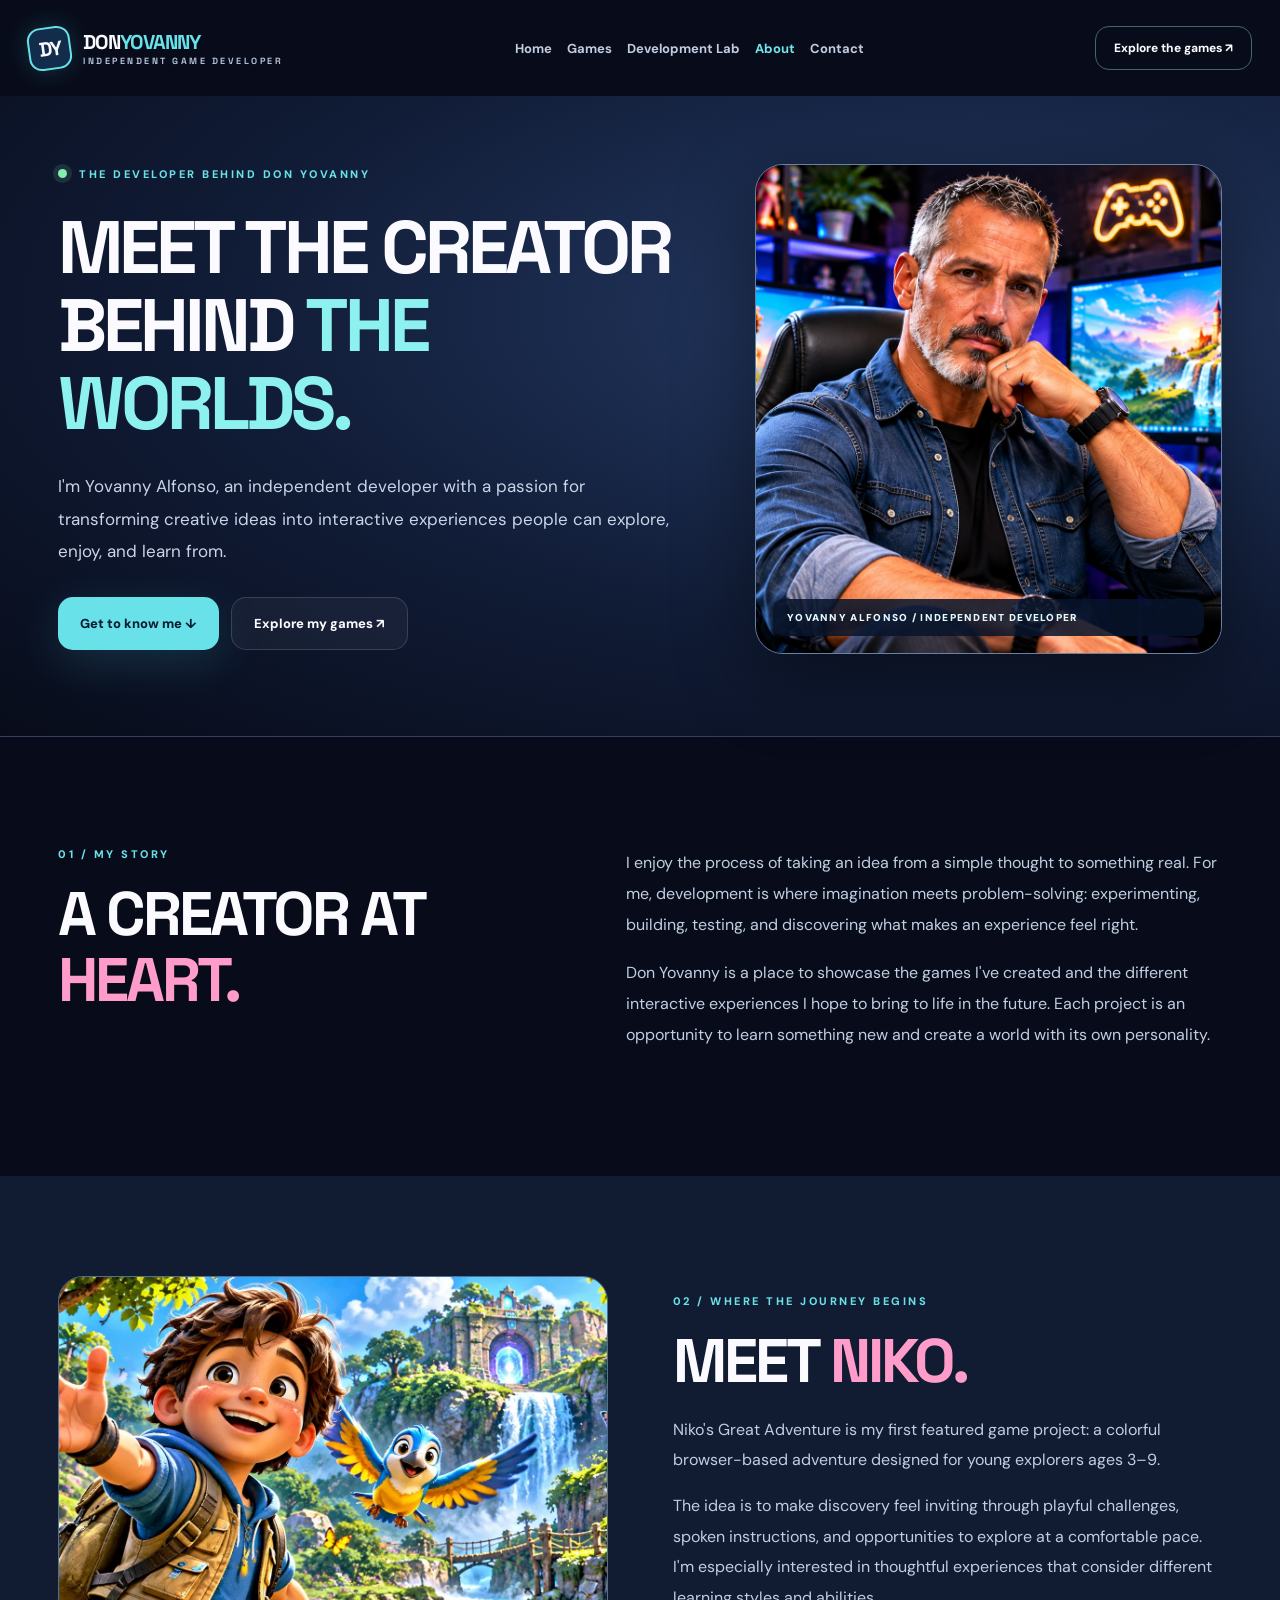
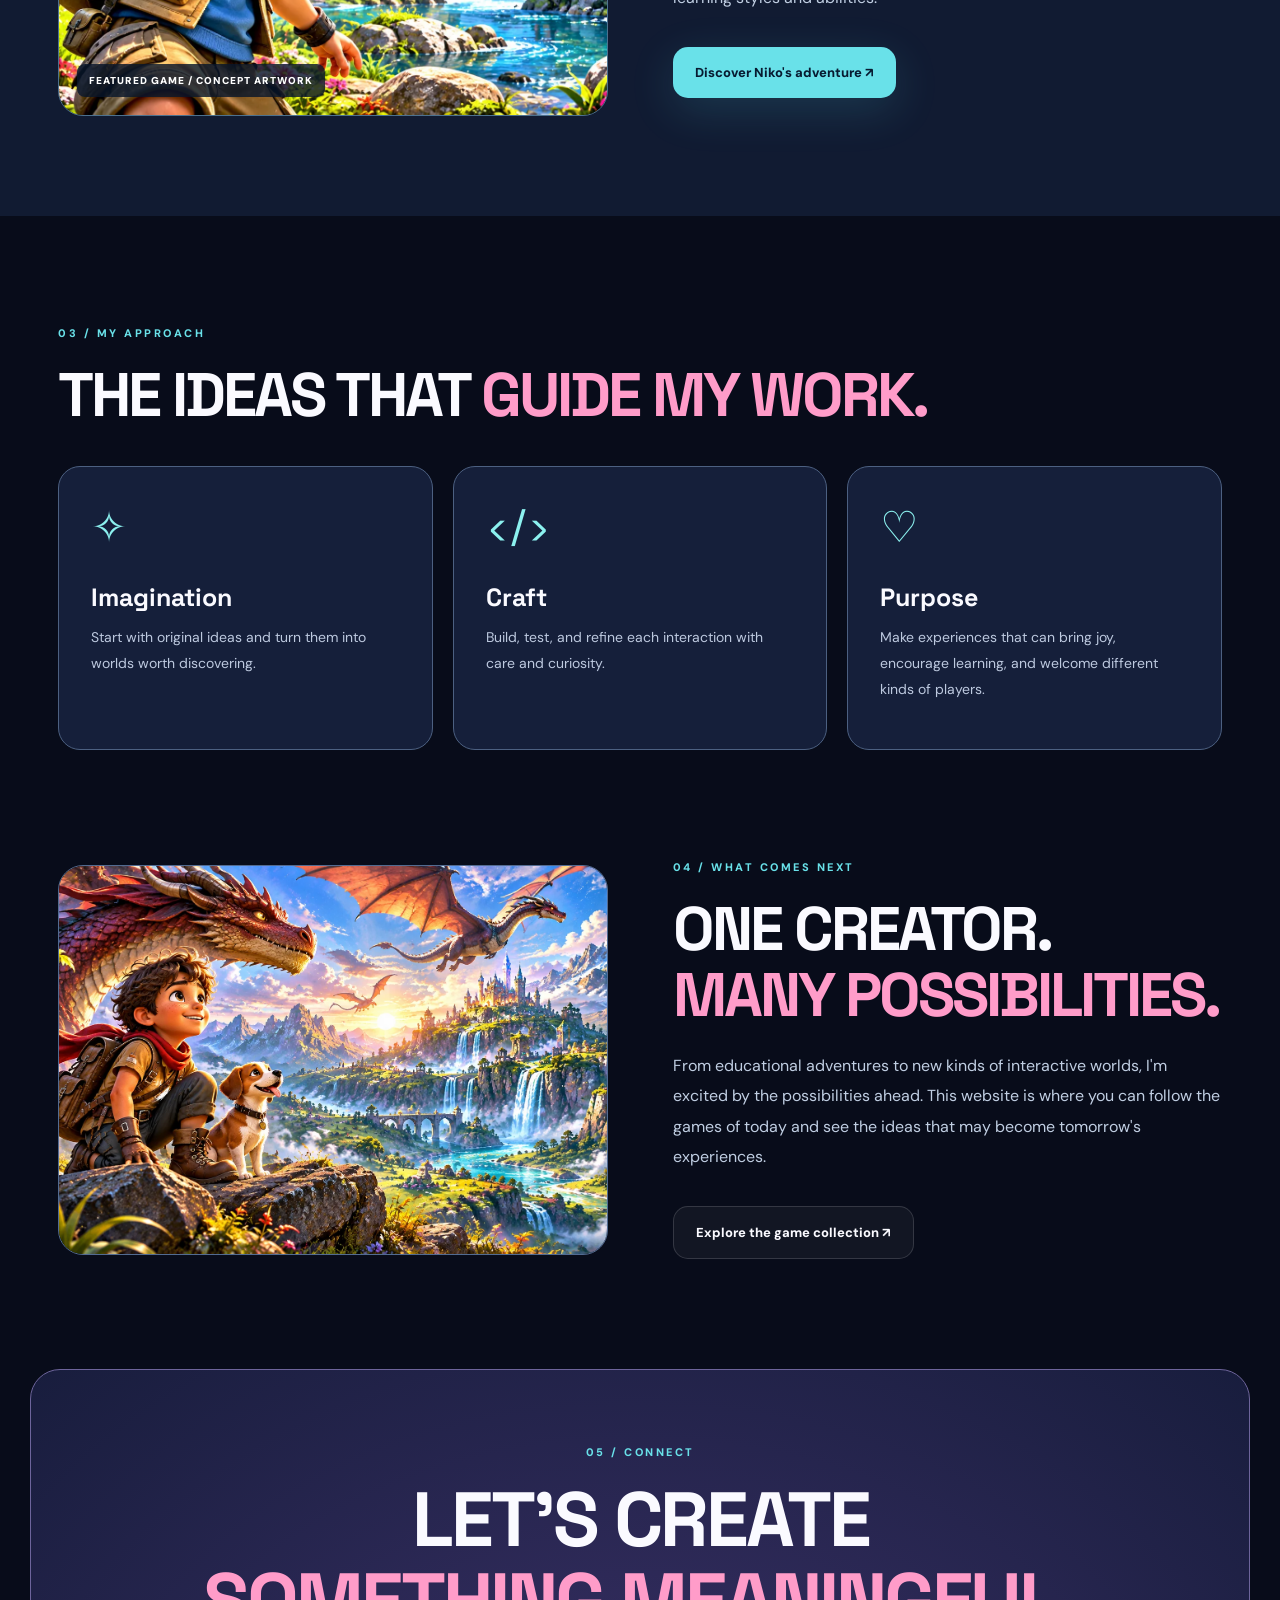
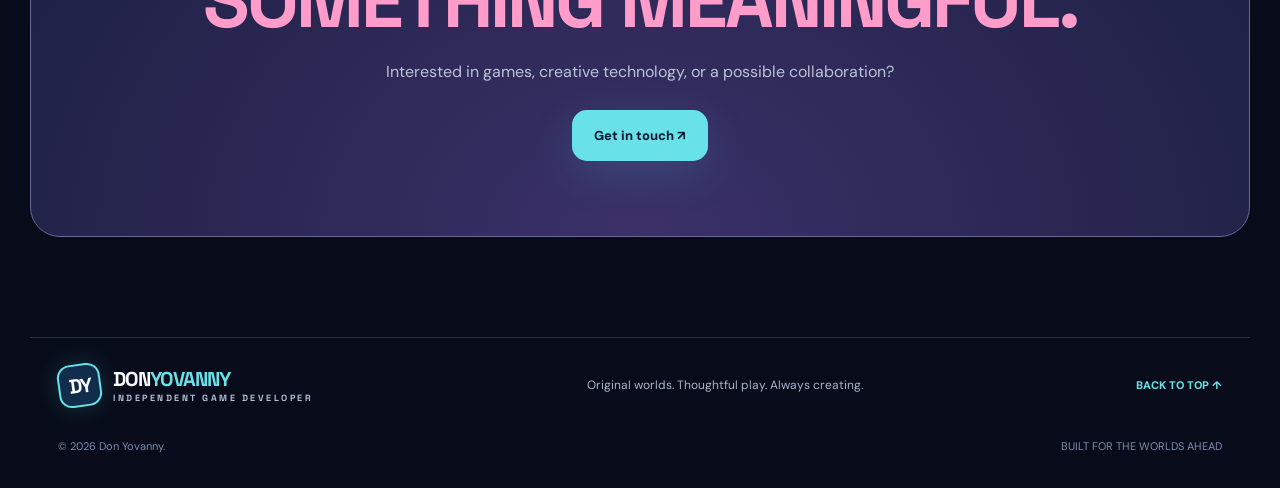
==== commit d5571f95: "Fix menu links to always open current production pages" ====
--- a/about.html
+++ b/about.html
@@ -1 +1 @@
-<!doctype html><html lang="en"><head><meta charset="utf-8"><meta name="viewport" content="width=device-width,initial-scale=1"><meta name="theme-color" content="#080c1a"><meta name="description" content="Meet Yovanny Alfonso, the independent developer behind Don Yovanny and Niko's Great Adventure."><title>About Yovanny | Don Yovanny Game Developer</title><link rel="preconnect" href="https://fonts.googleapis.com"><link rel="preconnect" href="https://fonts.gstatic.com" crossorigin><link href="https://fonts.googleapis.com/css2?family=DM+Sans:wght@400;500;600;700;800&family=Space+Grotesk:wght@400;500;600;700&display=swap" rel="stylesheet"><link rel="stylesheet" href="./style.css"><link rel="stylesheet" href="./pages.css"><link rel="stylesheet" href="./studio.css"><link rel="stylesheet" href="./about-studio.css"></head><body class="studio about-studio"><a class="skip" href="#main">Skip to content</a><header class="nav wrap"><a class="brand" href="./index.html"><span class="logo">DY</span><span>DON<span class="cyan">YOVANNY</span><small>INDEPENDENT GAME DEVELOPER</small></span></a><button class="menu" aria-label="Toggle navigation" aria-expanded="false" aria-controls="page-nav">☰</button><nav id="page-nav" aria-label="Main navigation"><a href="./index.html">Home</a><a href="./games.html">Games</a><a href="./lab.html">Development Lab</a><a href="./about.html" aria-current="page">About</a><a href="./contact.html">Contact</a></nav><a class="nav-button" href="./games.html">Explore the games ↗</a></header><main id="main"><section class="about-hero"><div class="wrap about-hero-grid"><div class="about-hero-copy"><div class="eyebrow"><span class="dot"></span> THE DEVELOPER BEHIND DON YOVANNY</div><h1>MEET THE CREATOR<br>BEHIND <em>THE WORLDS.</em></h1><p>I'm Yovanny Alfonso, an independent developer with a passion for transforming creative ideas into interactive experiences people can explore, enjoy, and learn from.</p><div class="buttons"><a class="button primary" href="#my-story">Get to know me ↓</a><a class="button secondary" href="./games.html">Explore my games ↗</a></div></div><div class="about-hero-photo"><img src="./assets/development-lab-portrait.png" alt="Portrait of Yovanny in his game development studio"><span>YOVANNY ALFONSO / INDEPENDENT DEVELOPER</span></div></div></section><section class="section wrap about-story" id="my-story"><div class="about-story-heading"><div class="kicker">01 / MY STORY</div><h2>A CREATOR AT <em>HEART.</em></h2></div><div class="about-story-text"><p>I enjoy the process of taking an idea from a simple thought to something real. For me, development is where imagination meets problem-solving: experimenting, building, testing, and discovering what makes an experience feel right.</p><p>Don Yovanny is a place to showcase the games I've created and the different interactive experiences I hope to bring to life in the future. Each project is an opportunity to learn something new and create a world with its own personality.</p></div></section><section class="about-feature"><div class="wrap about-feature-grid"><div class="about-feature-art"><img src="./assets/niko.webp" alt="Concept artwork for Niko's Great Adventure" loading="lazy"><span>FEATURED GAME / CONCEPT ARTWORK</span></div><div class="about-feature-copy"><div class="kicker">02 / WHERE THE JOURNEY BEGINS</div><h2>MEET <em>NIKO.</em></h2><p>Niko's Great Adventure is my first featured game project: a colorful browser-based adventure designed for young explorers ages 3–9.</p><p>The idea is to make discovery feel inviting through playful challenges, spoken instructions, and opportunities to explore at a comfortable pace. I'm especially interested in thoughtful experiences that consider different learning styles and abilities.</p><a class="button primary" href="./niko.html">Discover Niko's adventure ↗</a></div></div></section><section class="section wrap about-beliefs"><div class="kicker">03 / MY APPROACH</div><h2>THE IDEAS THAT <em>GUIDE MY WORK.</em></h2><div class="about-values"><article><span aria-hidden="true">✧</span><h3>Imagination</h3><p>Start with original ideas and turn them into worlds worth discovering.</p></article><article><span aria-hidden="true">&lt;/&gt;</span><h3>Craft</h3><p>Build, test, and refine each interaction with care and curiosity.</p></article><article><span aria-hidden="true">♡</span><h3>Purpose</h3><p>Make experiences that can bring joy, encourage learning, and welcome different kinds of players.</p></article></div></section><section class="wrap about-next"><div class="about-next-art"><img src="./assets/dragon-world.webp" alt="Fantasy dragon-world concept art representing future possibilities" loading="lazy"></div><div><div class="kicker">04 / WHAT COMES NEXT</div><h2>ONE CREATOR.<br><em>MANY POSSIBILITIES.</em></h2><p>From educational adventures to new kinds of interactive worlds, I'm excited by the possibilities ahead. This website is where you can follow the games of today and see the ideas that may become tomorrow's experiences.</p><a class="button secondary" href="./games.html">Explore the game collection ↗</a></div></section><section class="wrap studio-contact about-contact"><div class="kicker">05 / CONNECT</div><h2>LET'S CREATE<br><em>SOMETHING MEANINGFUL.</em></h2><p>Interested in games, creative technology, or a possible collaboration?</p><a class="button primary" href="./contact.html">Get in touch ↗</a></section></main><footer class="wrap footer"><div><a class="brand" href="./index.html"><span class="logo">DY</span><span>DON<span class="cyan">YOVANNY</span><small>INDEPENDENT GAME DEVELOPER</small></span></a><p>Original worlds. Thoughtful play. Always creating.</p><a href="#main">BACK TO TOP ↑</a></div><div class="footer-bottom"><span>© <span id="year">2026</span> Don Yovanny.</span><span>BUILT FOR THE WORLDS AHEAD</span></div></footer><script src="./script.js"></script></body></html>+<!doctype html><html lang="en"><head><meta charset="utf-8"><meta name="viewport" content="width=device-width,initial-scale=1"><meta name="theme-color" content="#080c1a"><meta name="description" content="Meet Yovanny Alfonso, the independent developer behind Don Yovanny and Niko's Great Adventure."><title>About Yovanny | Don Yovanny Game Developer</title><link rel="preconnect" href="https://fonts.googleapis.com"><link rel="preconnect" href="https://fonts.gstatic.com" crossorigin><link href="https://fonts.googleapis.com/css2?family=DM+Sans:wght@400;500;600;700;800&family=Space+Grotesk:wght@400;500;600;700&display=swap" rel="stylesheet"><link rel="stylesheet" href="./style.css"><link rel="stylesheet" href="./pages.css"><link rel="stylesheet" href="./studio.css"><link rel="stylesheet" href="./about-studio.css"></head><body class="studio about-studio"><a class="skip" href="#main">Skip to content</a><header class="nav wrap"><a class="brand" href="https://donyovanny-game-developer.pages.dev/index.html"><span class="logo">DY</span><span>DON<span class="cyan">YOVANNY</span><small>INDEPENDENT GAME DEVELOPER</small></span></a><button class="menu" aria-label="Toggle navigation" aria-expanded="false" aria-controls="page-nav">☰</button><nav id="page-nav" aria-label="Main navigation"><a href="https://donyovanny-game-developer.pages.dev/index.html">Home</a><a href="https://donyovanny-game-developer.pages.dev/games.html">Games</a><a href="https://donyovanny-game-developer.pages.dev/lab.html">Development Lab</a><a href="https://donyovanny-game-developer.pages.dev/about.html" aria-current="page">About</a><a href="https://donyovanny-game-developer.pages.dev/contact.html">Contact</a></nav><a class="nav-button" href="https://donyovanny-game-developer.pages.dev/games.html">Explore the games ↗</a></header><main id="main"><section class="about-hero"><div class="wrap about-hero-grid"><div class="about-hero-copy"><div class="eyebrow"><span class="dot"></span> THE DEVELOPER BEHIND DON YOVANNY</div><h1>MEET THE CREATOR<br>BEHIND <em>THE WORLDS.</em></h1><p>I'm Yovanny Alfonso, an independent developer with a passion for transforming creative ideas into interactive experiences people can explore, enjoy, and learn from.</p><div class="buttons"><a class="button primary" href="#my-story">Get to know me ↓</a><a class="button secondary" href="./games.html">Explore my games ↗</a></div></div><div class="about-hero-photo"><img src="./assets/development-lab-portrait.png" alt="Portrait of Yovanny in his game development studio"><span>YOVANNY ALFONSO / INDEPENDENT DEVELOPER</span></div></div></section><section class="section wrap about-story" id="my-story"><div class="about-story-heading"><div class="kicker">01 / MY STORY</div><h2>A CREATOR AT <em>HEART.</em></h2></div><div class="about-story-text"><p>I enjoy the process of taking an idea from a simple thought to something real. For me, development is where imagination meets problem-solving: experimenting, building, testing, and discovering what makes an experience feel right.</p><p>Don Yovanny is a place to showcase the games I've created and the different interactive experiences I hope to bring to life in the future. Each project is an opportunity to learn something new and create a world with its own personality.</p></div></section><section class="about-feature"><div class="wrap about-feature-grid"><div class="about-feature-art"><img src="./assets/niko.webp" alt="Concept artwork for Niko's Great Adventure" loading="lazy"><span>FEATURED GAME / CONCEPT ARTWORK</span></div><div class="about-feature-copy"><div class="kicker">02 / WHERE THE JOURNEY BEGINS</div><h2>MEET <em>NIKO.</em></h2><p>Niko's Great Adventure is my first featured game project: a colorful browser-based adventure designed for young explorers ages 3–9.</p><p>The idea is to make discovery feel inviting through playful challenges, spoken instructions, and opportunities to explore at a comfortable pace. I'm especially interested in thoughtful experiences that consider different learning styles and abilities.</p><a class="button primary" href="./niko.html">Discover Niko's adventure ↗</a></div></div></section><section class="section wrap about-beliefs"><div class="kicker">03 / MY APPROACH</div><h2>THE IDEAS THAT <em>GUIDE MY WORK.</em></h2><div class="about-values"><article><span aria-hidden="true">✧</span><h3>Imagination</h3><p>Start with original ideas and turn them into worlds worth discovering.</p></article><article><span aria-hidden="true">&lt;/&gt;</span><h3>Craft</h3><p>Build, test, and refine each interaction with care and curiosity.</p></article><article><span aria-hidden="true">♡</span><h3>Purpose</h3><p>Make experiences that can bring joy, encourage learning, and welcome different kinds of players.</p></article></div></section><section class="wrap about-next"><div class="about-next-art"><img src="./assets/dragon-world.webp" alt="Fantasy dragon-world concept art representing future possibilities" loading="lazy"></div><div><div class="kicker">04 / WHAT COMES NEXT</div><h2>ONE CREATOR.<br><em>MANY POSSIBILITIES.</em></h2><p>From educational adventures to new kinds of interactive worlds, I'm excited by the possibilities ahead. This website is where you can follow the games of today and see the ideas that may become tomorrow's experiences.</p><a class="button secondary" href="./games.html">Explore the game collection ↗</a></div></section><section class="wrap studio-contact about-contact"><div class="kicker">05 / CONNECT</div><h2>LET'S CREATE<br><em>SOMETHING MEANINGFUL.</em></h2><p>Interested in games, creative technology, or a possible collaboration?</p><a class="button primary" href="./contact.html">Get in touch ↗</a></section></main><footer class="wrap footer"><div><a class="brand" href="./index.html"><span class="logo">DY</span><span>DON<span class="cyan">YOVANNY</span><small>INDEPENDENT GAME DEVELOPER</small></span></a><p>Original worlds. Thoughtful play. Always creating.</p><a href="#main">BACK TO TOP ↑</a></div><div class="footer-bottom"><span>© <span id="year">2026</span> Don Yovanny.</span><span>BUILT FOR THE WORLDS AHEAD</span></div></footer><script src="./script.js"></script></body></html>
--- a/about-studio.css
+++ b/about-studio.css
@@ -0,0 +1 @@
+.about-studio{background:#080c1a}.about-hero{background:radial-gradient(ellipse at 76% 34%,#263c67,#101b35 56%,#080c1a);border-bottom:1px solid #32405e}.about-hero-grid{display:grid;grid-template-columns:1.15fr .85fr;align-items:center;gap:65px;min-height:640px;padding-top:55px;padding-bottom:70px}.about-hero h1{font-size:clamp(49px,5.8vw,83px);line-height:1.05;letter-spacing:-4px;margin:28px 0}.about-hero h1 em{font-style:normal;color:#8cf1ef}.about-hero p{font-size:17px;line-height:1.9;color:#c9d5e7;max-width:630px}.about-hero-photo{height:490px;position:relative;border:1px solid #6783a3;border-radius:28px;overflow:hidden;box-shadow:0 20px 80px #0007}.about-hero-photo img{width:100%;height:100%;object-fit:cover;object-position:50% center}.about-hero-photo span{position:absolute;bottom:17px;left:17px;right:17px;padding:12px 14px;background:#08142bdc;border-radius:10px;color:#e3faff;font-size:10px;font-weight:900;letter-spacing:1.3px}.about-story{display:grid;grid-template-columns:.9fr 1.1fr;gap:80px;align-items:start}.about-story h2{margin:20px 0}.about-story-text p{color:#c0cee2;font-size:16px;line-height:1.95}.about-feature{background:#111b32;padding:100px 0}.about-feature-grid{display:grid;grid-template-columns:1fr 1fr;gap:65px;align-items:center}.about-feature-art{height:440px;position:relative;border-radius:25px;overflow:hidden;border:1px solid #4d718e}.about-feature-art img{width:100%;height:100%;object-fit:cover}.about-feature-art span{position:absolute;bottom:18px;left:18px;padding:10px 12px;background:#08162bcf;color:white;border-radius:8px;font-size:10px;font-weight:900;letter-spacing:1px}.about-feature-copy h2{margin:20px 0}.about-feature-copy p,.about-next p{color:#c0cee2;line-height:1.9}.about-feature-copy .button{margin-top:18px}.about-beliefs h2{margin:22px 0 38px}.about-values{display:grid;grid-template-columns:repeat(3,1fr);gap:20px}.about-values article{background:#151f3a;border:1px solid #4c6081;border-radius:22px;padding:32px}.about-values article>span{display:block;font-size:43px;color:#8cf1ef;margin-bottom:26px}.about-values h3{font-size:25px;margin-bottom:12px}.about-values p{font-size:14px;line-height:1.85;color:#bdc9df}.about-next{display:grid;grid-template-columns:1fr 1fr;align-items:center;gap:65px;margin-bottom:110px}.about-next-art{height:390px;border-radius:25px;overflow:hidden;border:1px solid #526b91}.about-next-art img{width:100%;height:100%;object-fit:cover}.about-next h2{margin:22px 0}.about-next .button{margin-top:18px}.about-contact{margin-bottom:100px}@media(max-width:900px){.about-hero-grid{gap:30px}.about-hero-photo{height:390px}.about-story{gap:35px}.about-feature-grid,.about-next{gap:35px}}@media(max-width:700px){.about-hero-grid,.about-story,.about-feature-grid,.about-next{grid-template-columns:1fr}.about-hero-grid{padding-top:45px;gap:30px}.about-hero h1{font-size:clamp(45px,10vw,65px);letter-spacing:-2.5px}.about-hero p{font-size:15px}.about-hero-photo{height:350px}.about-feature{padding:70px 0}.about-feature-art{height:280px}.about-values{grid-template-columns:1fr}.about-next{margin-bottom:75px}.about-next-art{height:260px}.about-contact{margin-left:20px;margin-right:20px}}
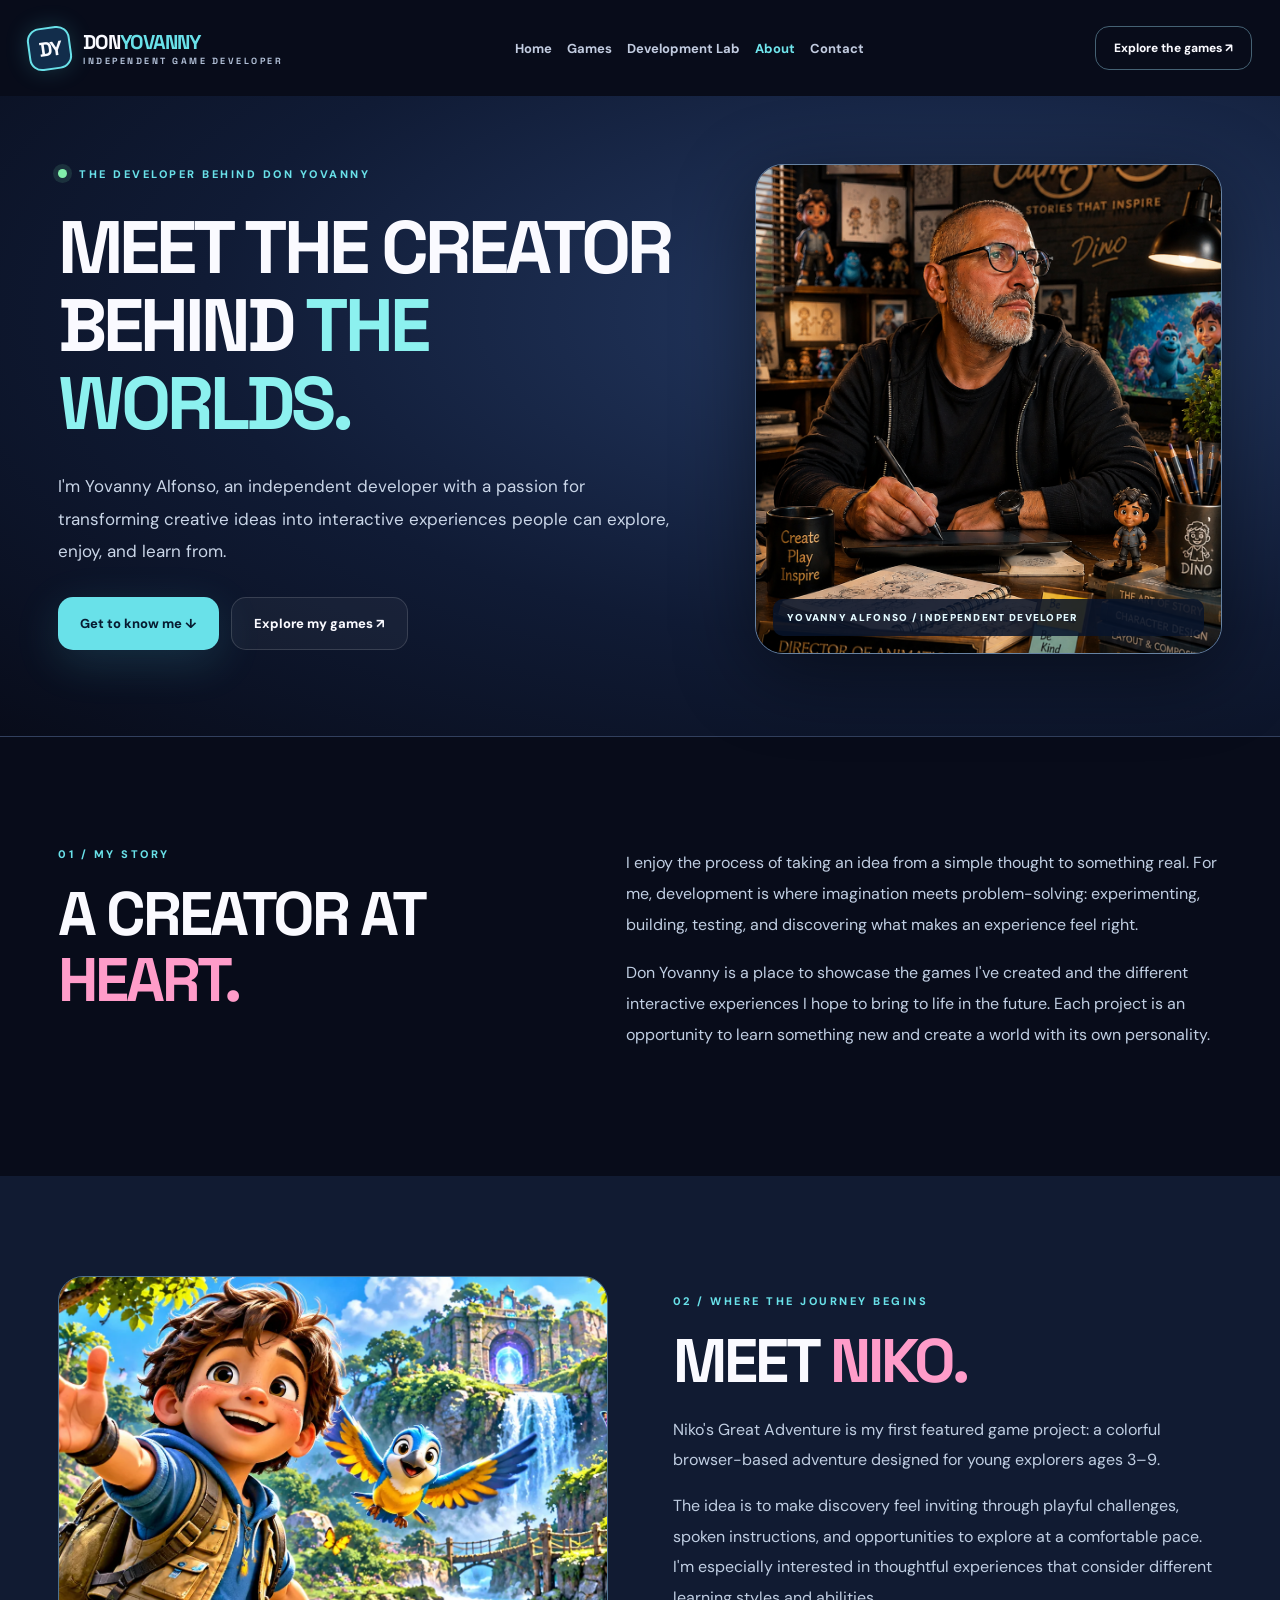
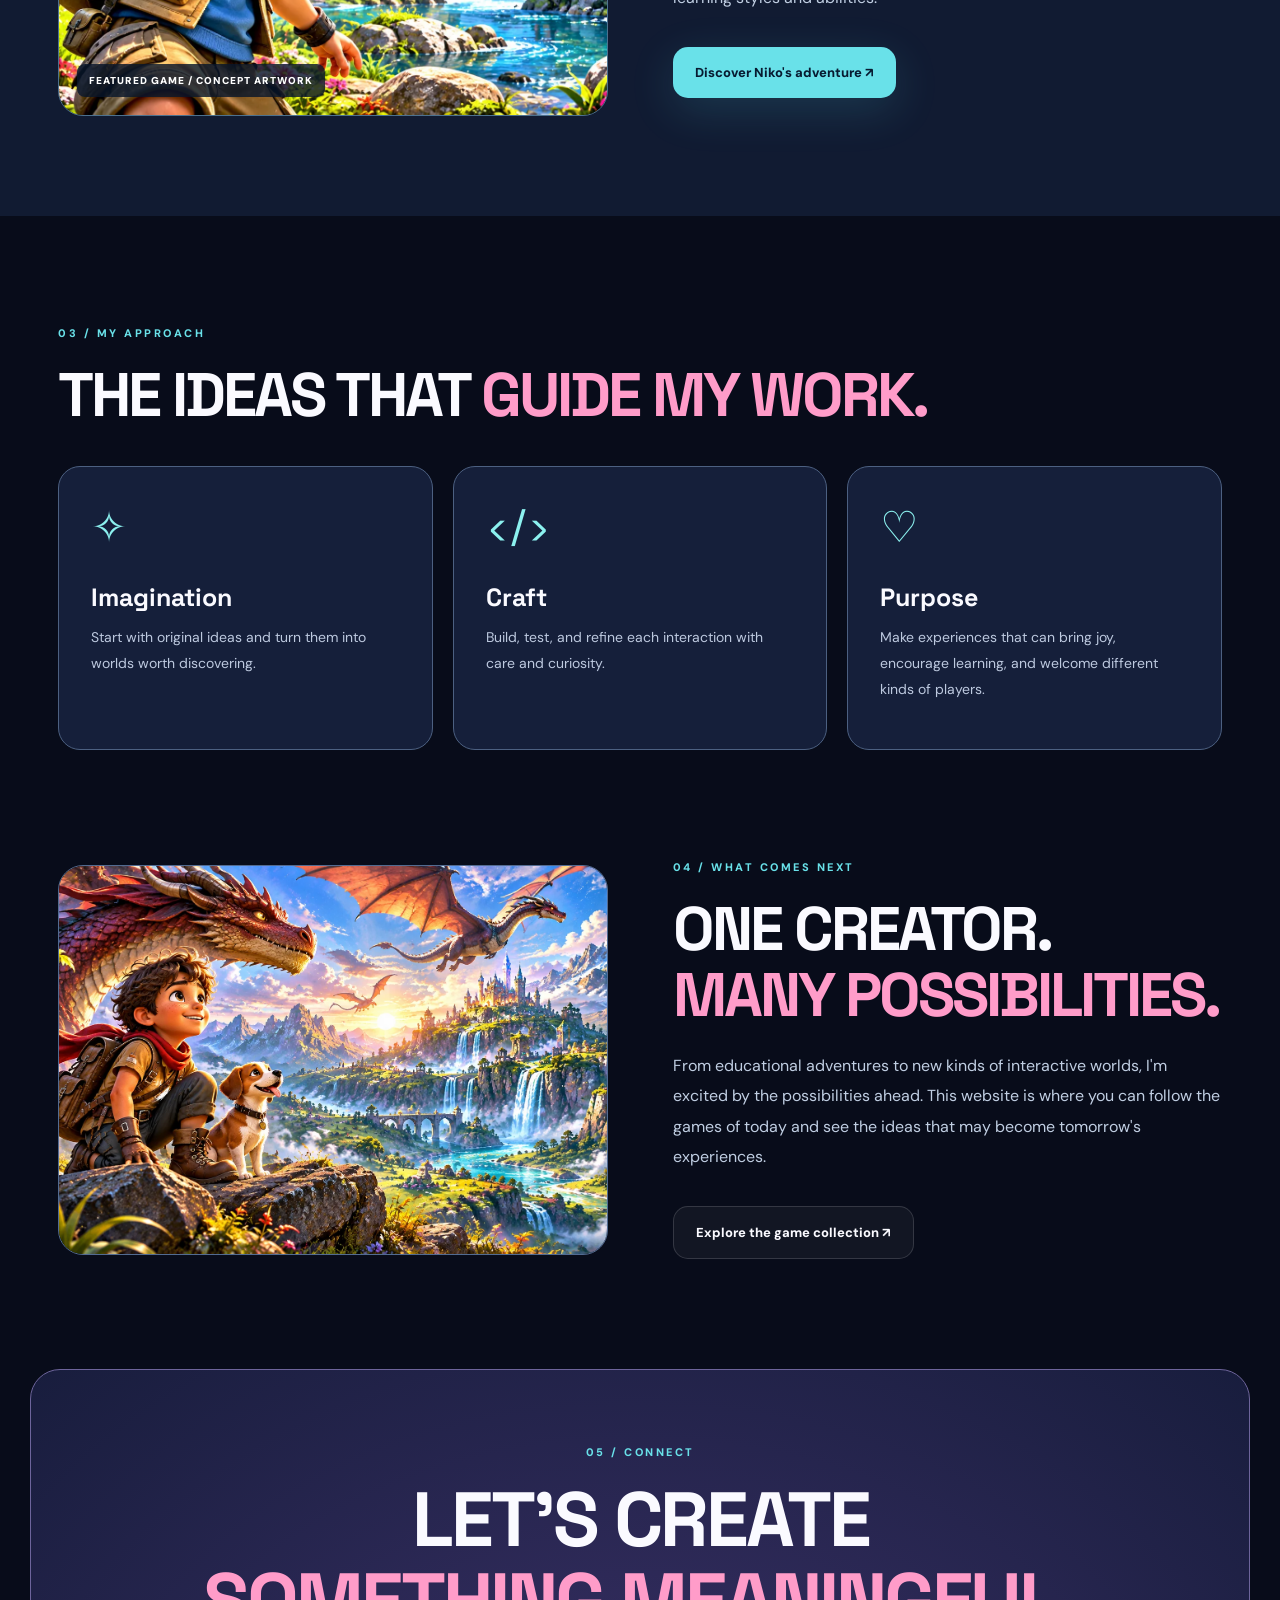
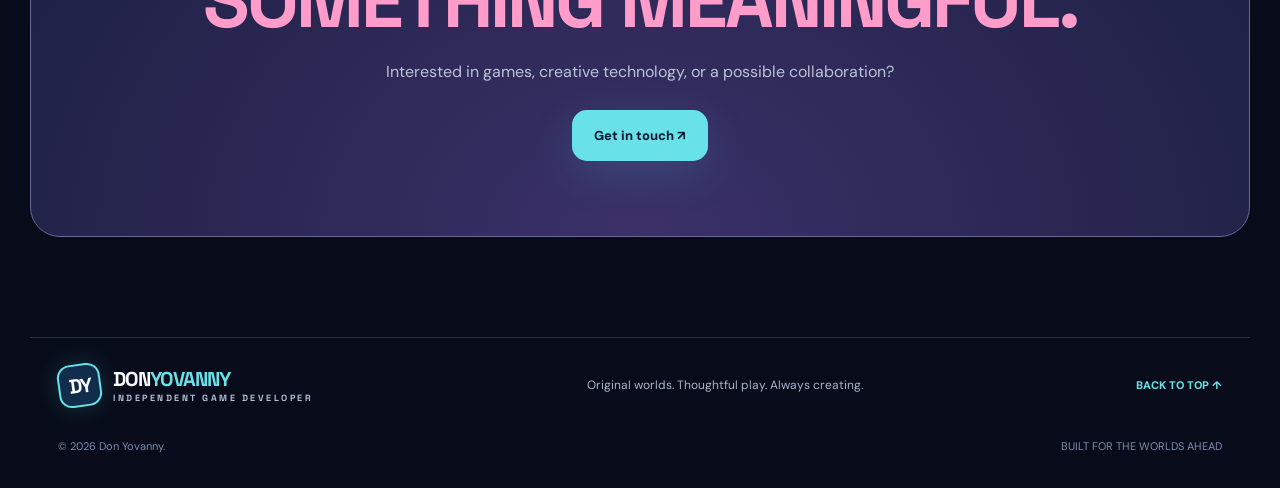
==== commit 4cb5b60e: "Use approved Yovanny portraits across studio pages" ====
--- a/about.html
+++ b/about.html
@@ -1 +1 @@
-<!doctype html><html lang="en"><head><meta charset="utf-8"><meta name="viewport" content="width=device-width,initial-scale=1"><meta name="theme-color" content="#080c1a"><meta name="description" content="Meet Yovanny Alfonso, the independent developer behind Don Yovanny and Niko's Great Adventure."><title>About Yovanny | Don Yovanny Game Developer</title><link rel="preconnect" href="https://fonts.googleapis.com"><link rel="preconnect" href="https://fonts.gstatic.com" crossorigin><link href="https://fonts.googleapis.com/css2?family=DM+Sans:wght@400;500;600;700;800&family=Space+Grotesk:wght@400;500;600;700&display=swap" rel="stylesheet"><link rel="stylesheet" href="./style.css"><link rel="stylesheet" href="./pages.css"><link rel="stylesheet" href="./studio.css"><link rel="stylesheet" href="./about-studio.css"></head><body class="studio about-studio"><a class="skip" href="#main">Skip to content</a><header class="nav wrap"><a class="brand" href="https://donyovanny-game-developer.pages.dev/index.html"><span class="logo">DY</span><span>DON<span class="cyan">YOVANNY</span><small>INDEPENDENT GAME DEVELOPER</small></span></a><button class="menu" aria-label="Toggle navigation" aria-expanded="false" aria-controls="page-nav">☰</button><nav id="page-nav" aria-label="Main navigation"><a href="https://donyovanny-game-developer.pages.dev/index.html">Home</a><a href="https://donyovanny-game-developer.pages.dev/games.html">Games</a><a href="https://donyovanny-game-developer.pages.dev/lab.html">Development Lab</a><a href="https://donyovanny-game-developer.pages.dev/about.html" aria-current="page">About</a><a href="https://donyovanny-game-developer.pages.dev/contact.html">Contact</a></nav><a class="nav-button" href="https://donyovanny-game-developer.pages.dev/games.html">Explore the games ↗</a></header><main id="main"><section class="about-hero"><div class="wrap about-hero-grid"><div class="about-hero-copy"><div class="eyebrow"><span class="dot"></span> THE DEVELOPER BEHIND DON YOVANNY</div><h1>MEET THE CREATOR<br>BEHIND <em>THE WORLDS.</em></h1><p>I'm Yovanny Alfonso, an independent developer with a passion for transforming creative ideas into interactive experiences people can explore, enjoy, and learn from.</p><div class="buttons"><a class="button primary" href="#my-story">Get to know me ↓</a><a class="button secondary" href="./games.html">Explore my games ↗</a></div></div><div class="about-hero-photo"><img src="./assets/development-lab-portrait.png" alt="Portrait of Yovanny in his game development studio"><span>YOVANNY ALFONSO / INDEPENDENT DEVELOPER</span></div></div></section><section class="section wrap about-story" id="my-story"><div class="about-story-heading"><div class="kicker">01 / MY STORY</div><h2>A CREATOR AT <em>HEART.</em></h2></div><div class="about-story-text"><p>I enjoy the process of taking an idea from a simple thought to something real. For me, development is where imagination meets problem-solving: experimenting, building, testing, and discovering what makes an experience feel right.</p><p>Don Yovanny is a place to showcase the games I've created and the different interactive experiences I hope to bring to life in the future. Each project is an opportunity to learn something new and create a world with its own personality.</p></div></section><section class="about-feature"><div class="wrap about-feature-grid"><div class="about-feature-art"><img src="./assets/niko.webp" alt="Concept artwork for Niko's Great Adventure" loading="lazy"><span>FEATURED GAME / CONCEPT ARTWORK</span></div><div class="about-feature-copy"><div class="kicker">02 / WHERE THE JOURNEY BEGINS</div><h2>MEET <em>NIKO.</em></h2><p>Niko's Great Adventure is my first featured game project: a colorful browser-based adventure designed for young explorers ages 3–9.</p><p>The idea is to make discovery feel inviting through playful challenges, spoken instructions, and opportunities to explore at a comfortable pace. I'm especially interested in thoughtful experiences that consider different learning styles and abilities.</p><a class="button primary" href="./niko.html">Discover Niko's adventure ↗</a></div></div></section><section class="section wrap about-beliefs"><div class="kicker">03 / MY APPROACH</div><h2>THE IDEAS THAT <em>GUIDE MY WORK.</em></h2><div class="about-values"><article><span aria-hidden="true">✧</span><h3>Imagination</h3><p>Start with original ideas and turn them into worlds worth discovering.</p></article><article><span aria-hidden="true">&lt;/&gt;</span><h3>Craft</h3><p>Build, test, and refine each interaction with care and curiosity.</p></article><article><span aria-hidden="true">♡</span><h3>Purpose</h3><p>Make experiences that can bring joy, encourage learning, and welcome different kinds of players.</p></article></div></section><section class="wrap about-next"><div class="about-next-art"><img src="./assets/dragon-world.webp" alt="Fantasy dragon-world concept art representing future possibilities" loading="lazy"></div><div><div class="kicker">04 / WHAT COMES NEXT</div><h2>ONE CREATOR.<br><em>MANY POSSIBILITIES.</em></h2><p>From educational adventures to new kinds of interactive worlds, I'm excited by the possibilities ahead. This website is where you can follow the games of today and see the ideas that may become tomorrow's experiences.</p><a class="button secondary" href="./games.html">Explore the game collection ↗</a></div></section><section class="wrap studio-contact about-contact"><div class="kicker">05 / CONNECT</div><h2>LET'S CREATE<br><em>SOMETHING MEANINGFUL.</em></h2><p>Interested in games, creative technology, or a possible collaboration?</p><a class="button primary" href="./contact.html">Get in touch ↗</a></section></main><footer class="wrap footer"><div><a class="brand" href="./index.html"><span class="logo">DY</span><span>DON<span class="cyan">YOVANNY</span><small>INDEPENDENT GAME DEVELOPER</small></span></a><p>Original worlds. Thoughtful play. Always creating.</p><a href="#main">BACK TO TOP ↑</a></div><div class="footer-bottom"><span>© <span id="year">2026</span> Don Yovanny.</span><span>BUILT FOR THE WORLDS AHEAD</span></div></footer><script src="./script.js"></script></body></html>+<!doctype html><html lang="en"><head><meta charset="utf-8"><meta name="viewport" content="width=device-width,initial-scale=1"><meta name="theme-color" content="#080c1a"><meta name="description" content="Meet Yovanny Alfonso, the independent developer behind Don Yovanny and Niko's Great Adventure."><title>About Yovanny | Don Yovanny Game Developer</title><link rel="preconnect" href="https://fonts.googleapis.com"><link rel="preconnect" href="https://fonts.gstatic.com" crossorigin><link href="https://fonts.googleapis.com/css2?family=DM+Sans:wght@400;500;600;700;800&family=Space+Grotesk:wght@400;500;600;700&display=swap" rel="stylesheet"><link rel="stylesheet" href="./style.css"><link rel="stylesheet" href="./pages.css"><link rel="stylesheet" href="./studio.css"><link rel="stylesheet" href="./about-studio.css"></head><body class="studio about-studio"><a class="skip" href="#main">Skip to content</a><header class="nav wrap"><a class="brand" href="https://donyovanny-game-developer.pages.dev/index.html"><span class="logo">DY</span><span>DON<span class="cyan">YOVANNY</span><small>INDEPENDENT GAME DEVELOPER</small></span></a><button class="menu" aria-label="Toggle navigation" aria-expanded="false" aria-controls="page-nav">☰</button><nav id="page-nav" aria-label="Main navigation"><a href="https://donyovanny-game-developer.pages.dev/index.html">Home</a><a href="https://donyovanny-game-developer.pages.dev/games.html">Games</a><a href="https://donyovanny-game-developer.pages.dev/lab.html">Development Lab</a><a href="https://donyovanny-game-developer.pages.dev/about.html" aria-current="page">About</a><a href="https://donyovanny-game-developer.pages.dev/contact.html">Contact</a></nav><a class="nav-button" href="https://donyovanny-game-developer.pages.dev/games.html">Explore the games ↗</a></header><main id="main"><section class="about-hero"><div class="wrap about-hero-grid"><div class="about-hero-copy"><div class="eyebrow"><span class="dot"></span> THE DEVELOPER BEHIND DON YOVANNY</div><h1>MEET THE CREATOR<br>BEHIND <em>THE WORLDS.</em></h1><p>I'm Yovanny Alfonso, an independent developer with a passion for transforming creative ideas into interactive experiences people can explore, enjoy, and learn from.</p><div class="buttons"><a class="button primary" href="#my-story">Get to know me ↓</a><a class="button secondary" href="./games.html">Explore my games ↗</a></div></div><div class="about-hero-photo"><img src="./assets/yovanny-portrait version 2.png" alt="Portrait of Yovanny in his game development studio"><span>YOVANNY ALFONSO / INDEPENDENT DEVELOPER</span></div></div></section><section class="section wrap about-story" id="my-story"><div class="about-story-heading"><div class="kicker">01 / MY STORY</div><h2>A CREATOR AT <em>HEART.</em></h2></div><div class="about-story-text"><p>I enjoy the process of taking an idea from a simple thought to something real. For me, development is where imagination meets problem-solving: experimenting, building, testing, and discovering what makes an experience feel right.</p><p>Don Yovanny is a place to showcase the games I've created and the different interactive experiences I hope to bring to life in the future. Each project is an opportunity to learn something new and create a world with its own personality.</p></div></section><section class="about-feature"><div class="wrap about-feature-grid"><div class="about-feature-art"><img src="./assets/niko.webp" alt="Concept artwork for Niko's Great Adventure" loading="lazy"><span>FEATURED GAME / CONCEPT ARTWORK</span></div><div class="about-feature-copy"><div class="kicker">02 / WHERE THE JOURNEY BEGINS</div><h2>MEET <em>NIKO.</em></h2><p>Niko's Great Adventure is my first featured game project: a colorful browser-based adventure designed for young explorers ages 3–9.</p><p>The idea is to make discovery feel inviting through playful challenges, spoken instructions, and opportunities to explore at a comfortable pace. I'm especially interested in thoughtful experiences that consider different learning styles and abilities.</p><a class="button primary" href="./niko.html">Discover Niko's adventure ↗</a></div></div></section><section class="section wrap about-beliefs"><div class="kicker">03 / MY APPROACH</div><h2>THE IDEAS THAT <em>GUIDE MY WORK.</em></h2><div class="about-values"><article><span aria-hidden="true">✧</span><h3>Imagination</h3><p>Start with original ideas and turn them into worlds worth discovering.</p></article><article><span aria-hidden="true">&lt;/&gt;</span><h3>Craft</h3><p>Build, test, and refine each interaction with care and curiosity.</p></article><article><span aria-hidden="true">♡</span><h3>Purpose</h3><p>Make experiences that can bring joy, encourage learning, and welcome different kinds of players.</p></article></div></section><section class="wrap about-next"><div class="about-next-art"><img src="./assets/dragon-world.webp" alt="Fantasy dragon-world concept art representing future possibilities" loading="lazy"></div><div><div class="kicker">04 / WHAT COMES NEXT</div><h2>ONE CREATOR.<br><em>MANY POSSIBILITIES.</em></h2><p>From educational adventures to new kinds of interactive worlds, I'm excited by the possibilities ahead. This website is where you can follow the games of today and see the ideas that may become tomorrow's experiences.</p><a class="button secondary" href="./games.html">Explore the game collection ↗</a></div></section><section class="wrap studio-contact about-contact"><div class="kicker">05 / CONNECT</div><h2>LET'S CREATE<br><em>SOMETHING MEANINGFUL.</em></h2><p>Interested in games, creative technology, or a possible collaboration?</p><a class="button primary" href="./contact.html">Get in touch ↗</a></section></main><footer class="wrap footer"><div><a class="brand" href="./index.html"><span class="logo">DY</span><span>DON<span class="cyan">YOVANNY</span><small>INDEPENDENT GAME DEVELOPER</small></span></a><p>Original worlds. Thoughtful play. Always creating.</p><a href="#main">BACK TO TOP ↑</a></div><div class="footer-bottom"><span>© <span id="year">2026</span> Don Yovanny.</span><span>BUILT FOR THE WORLDS AHEAD</span></div></footer><script src="./script.js"></script></body></html>
